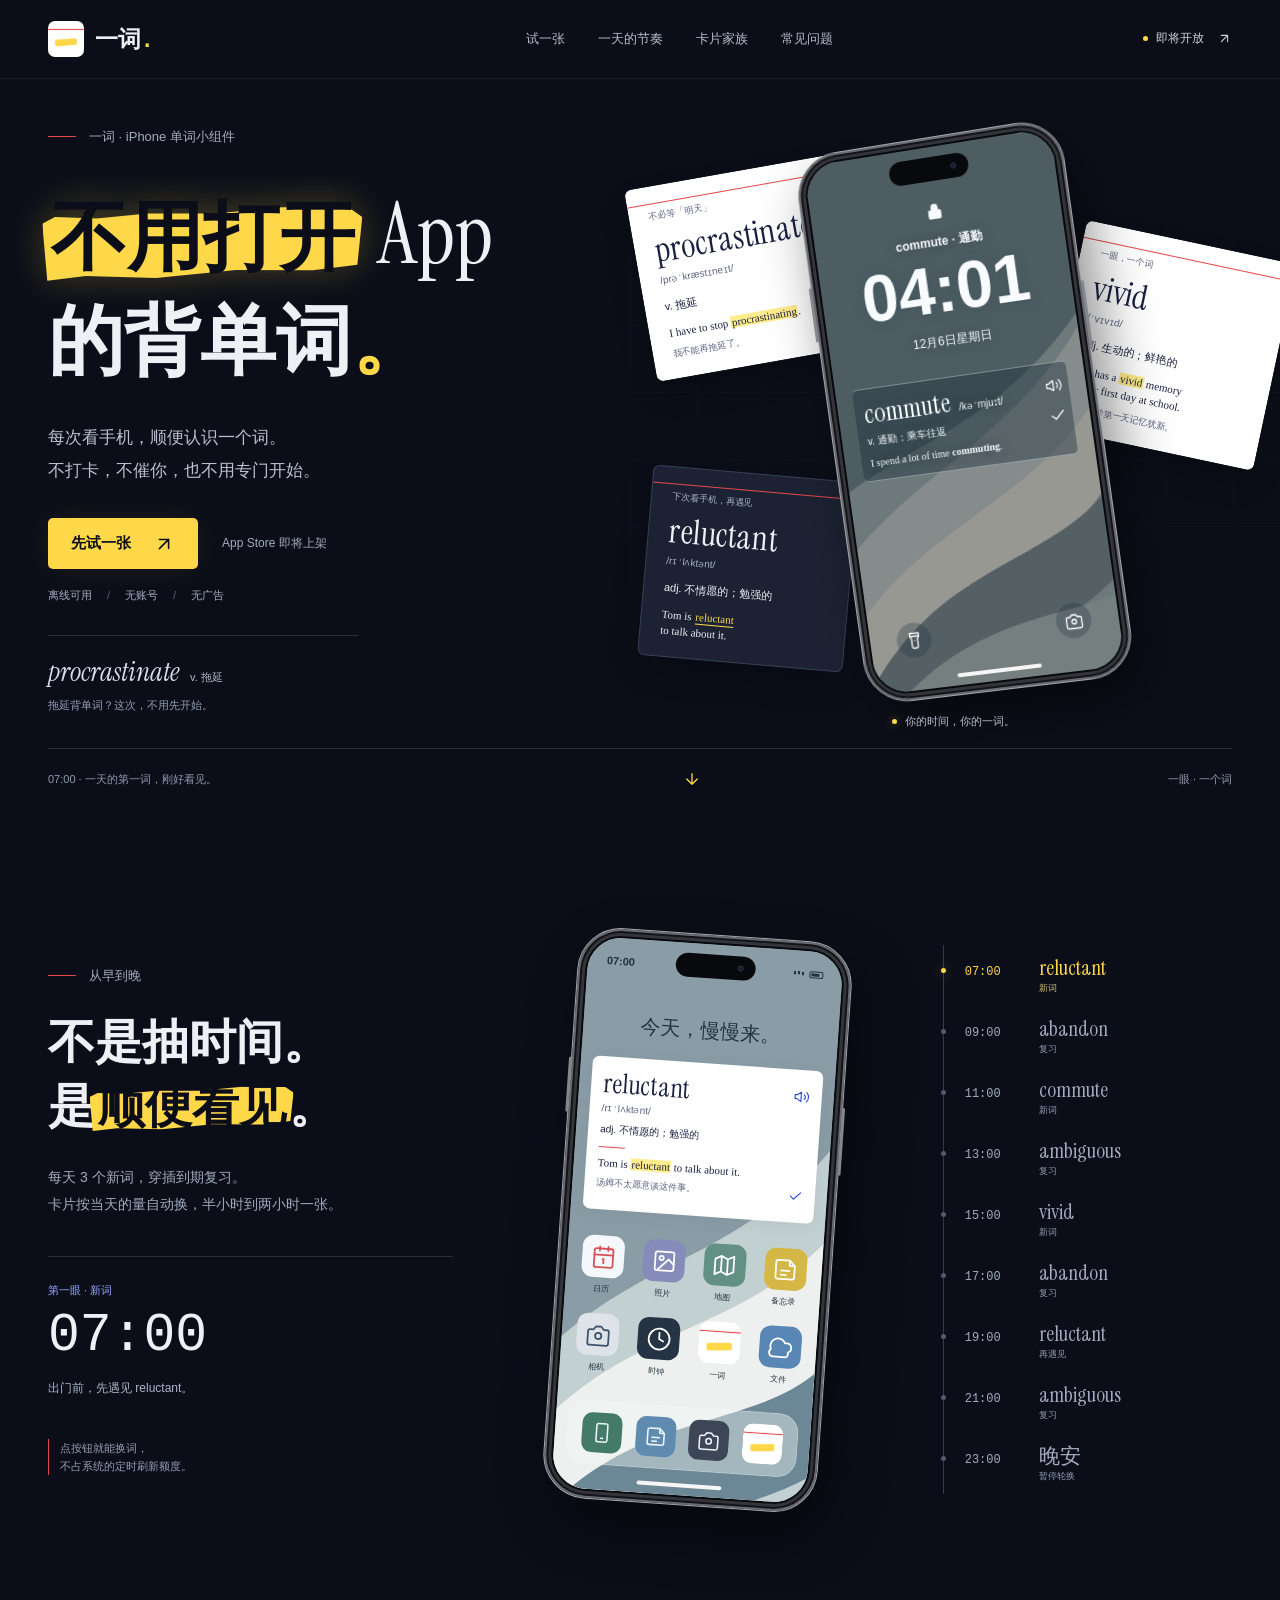
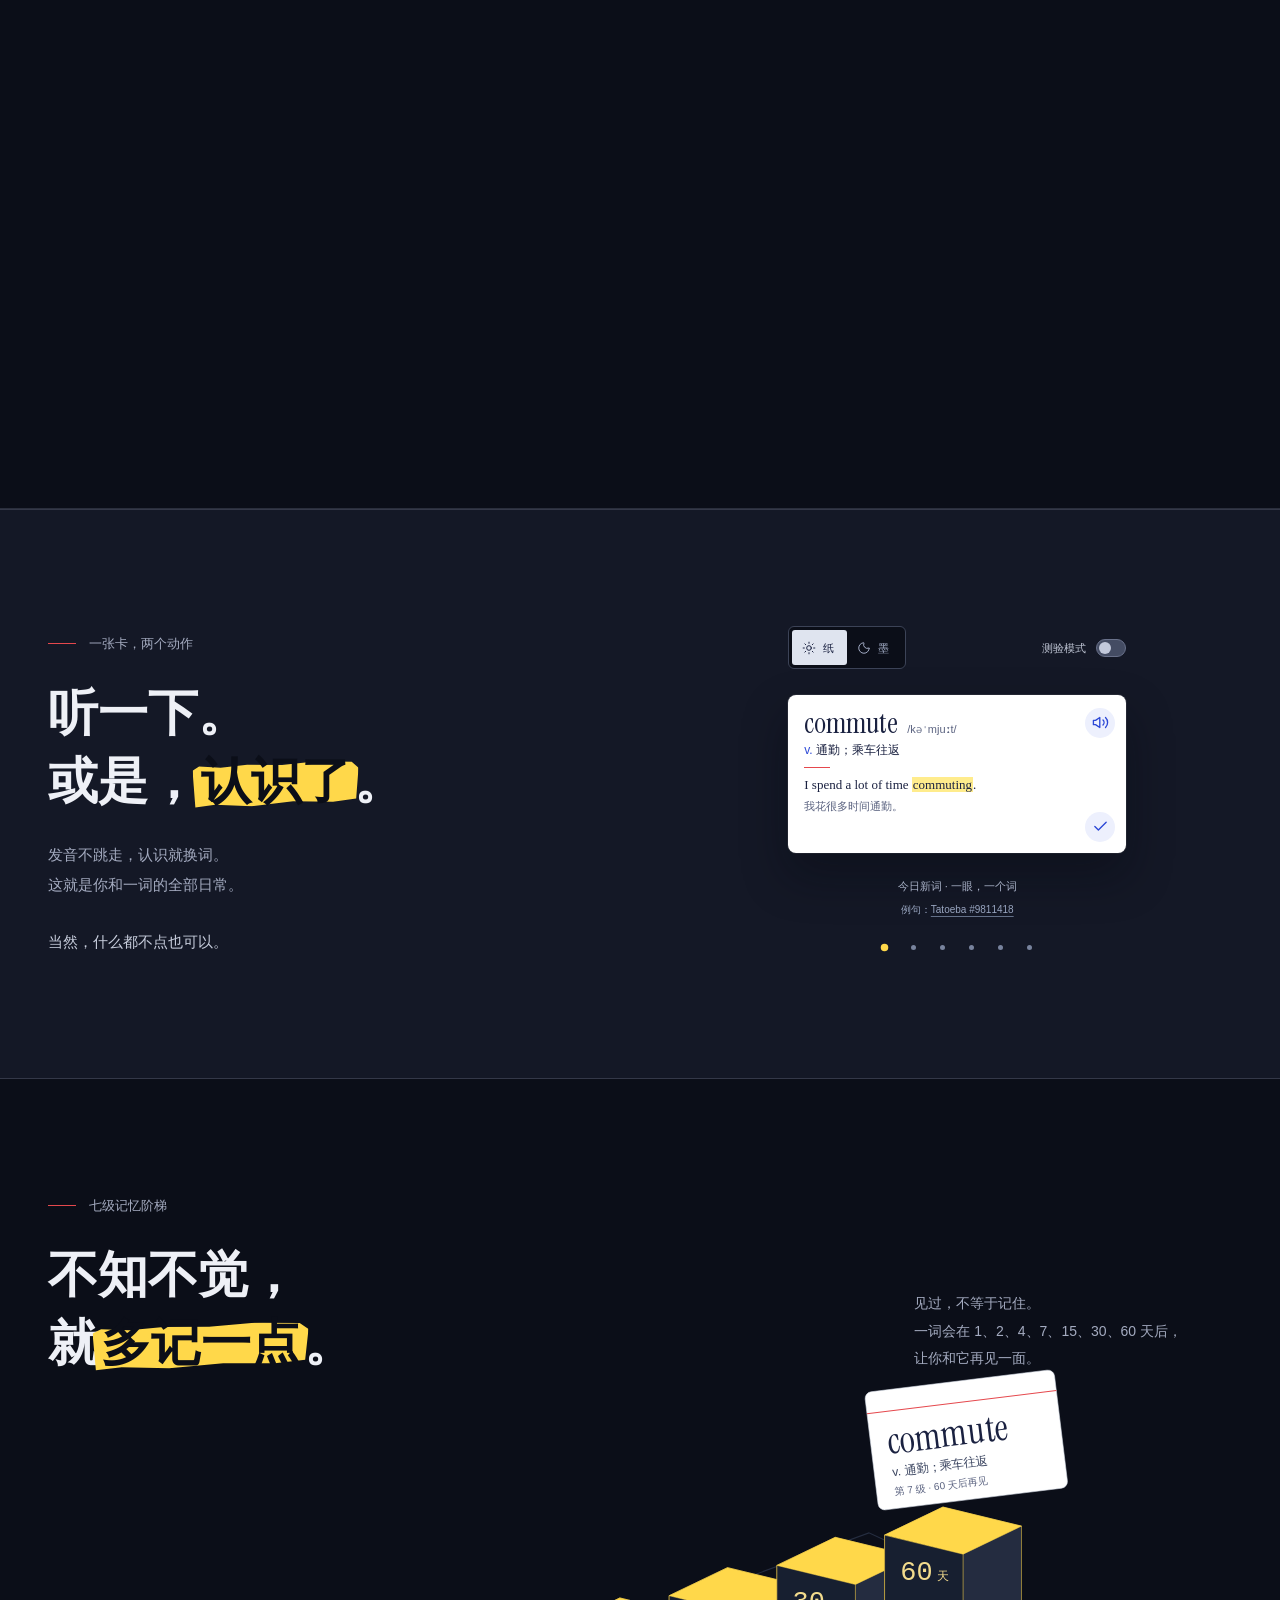
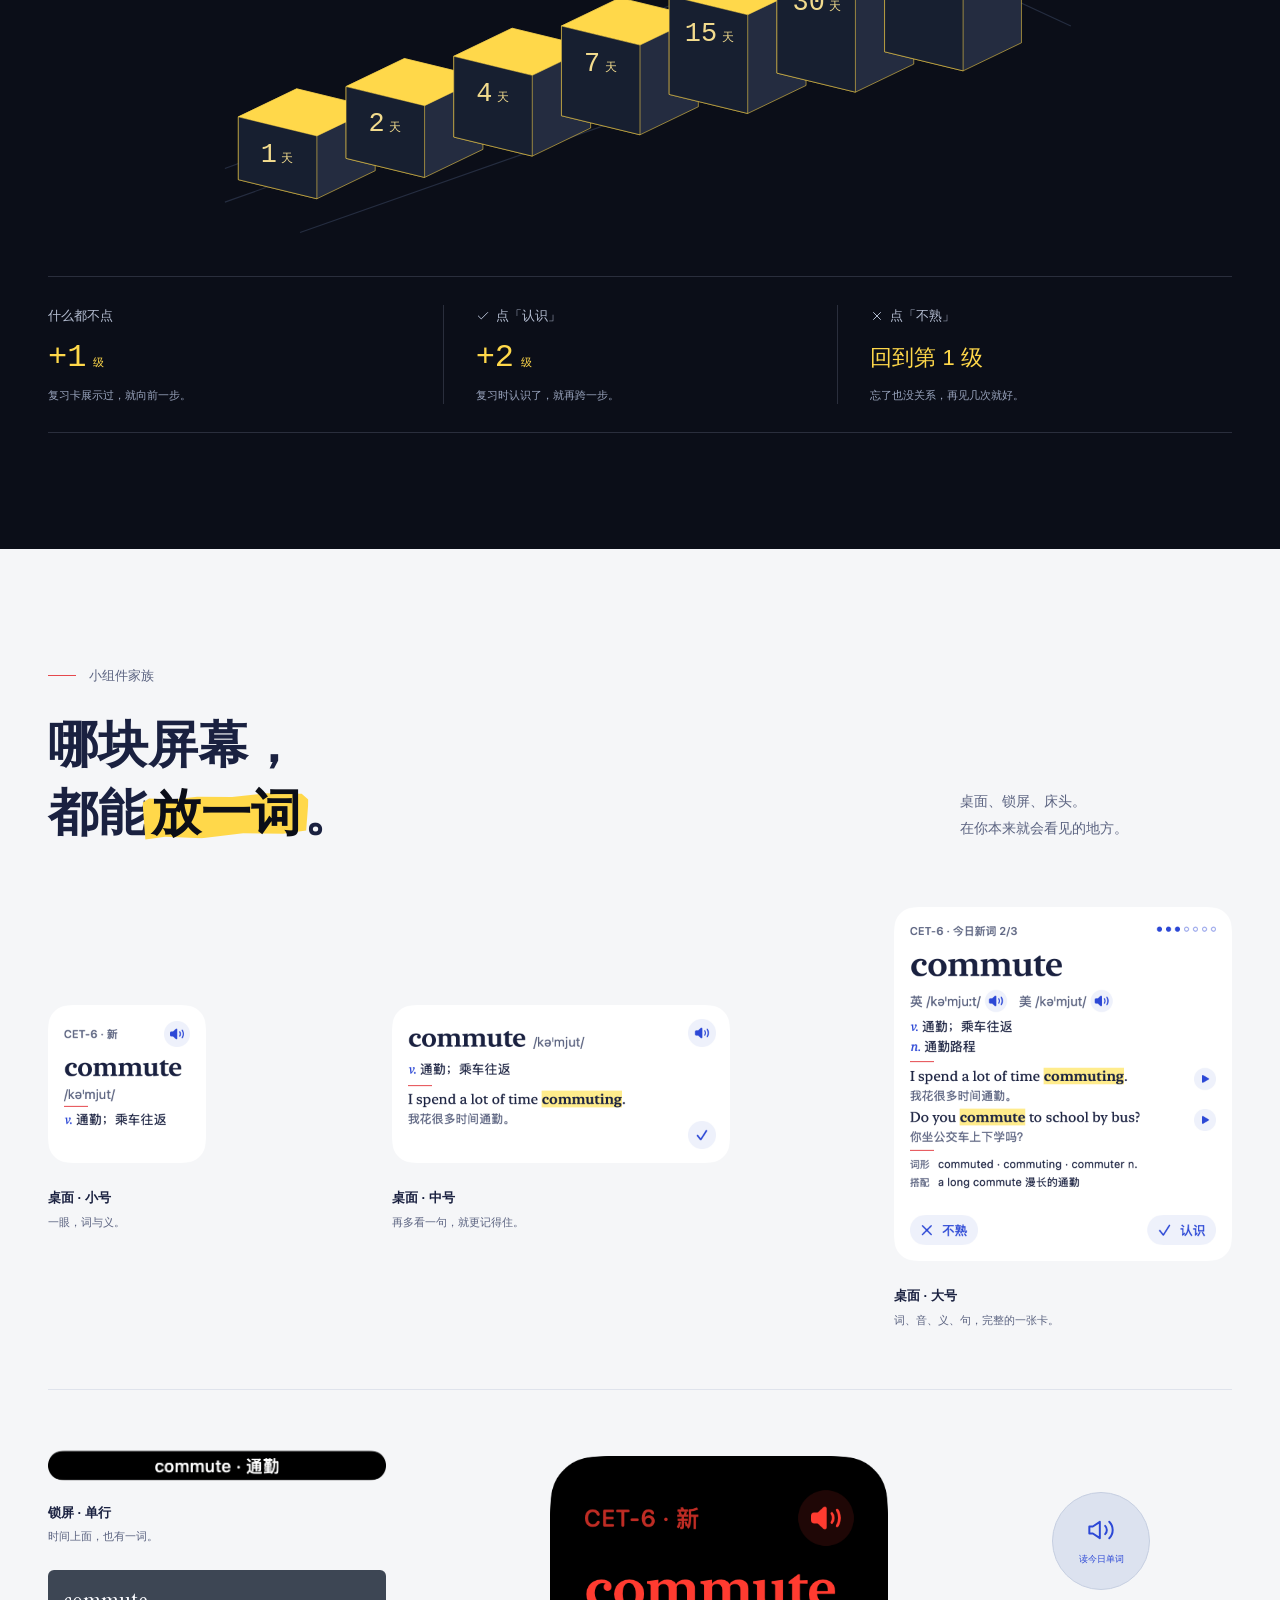
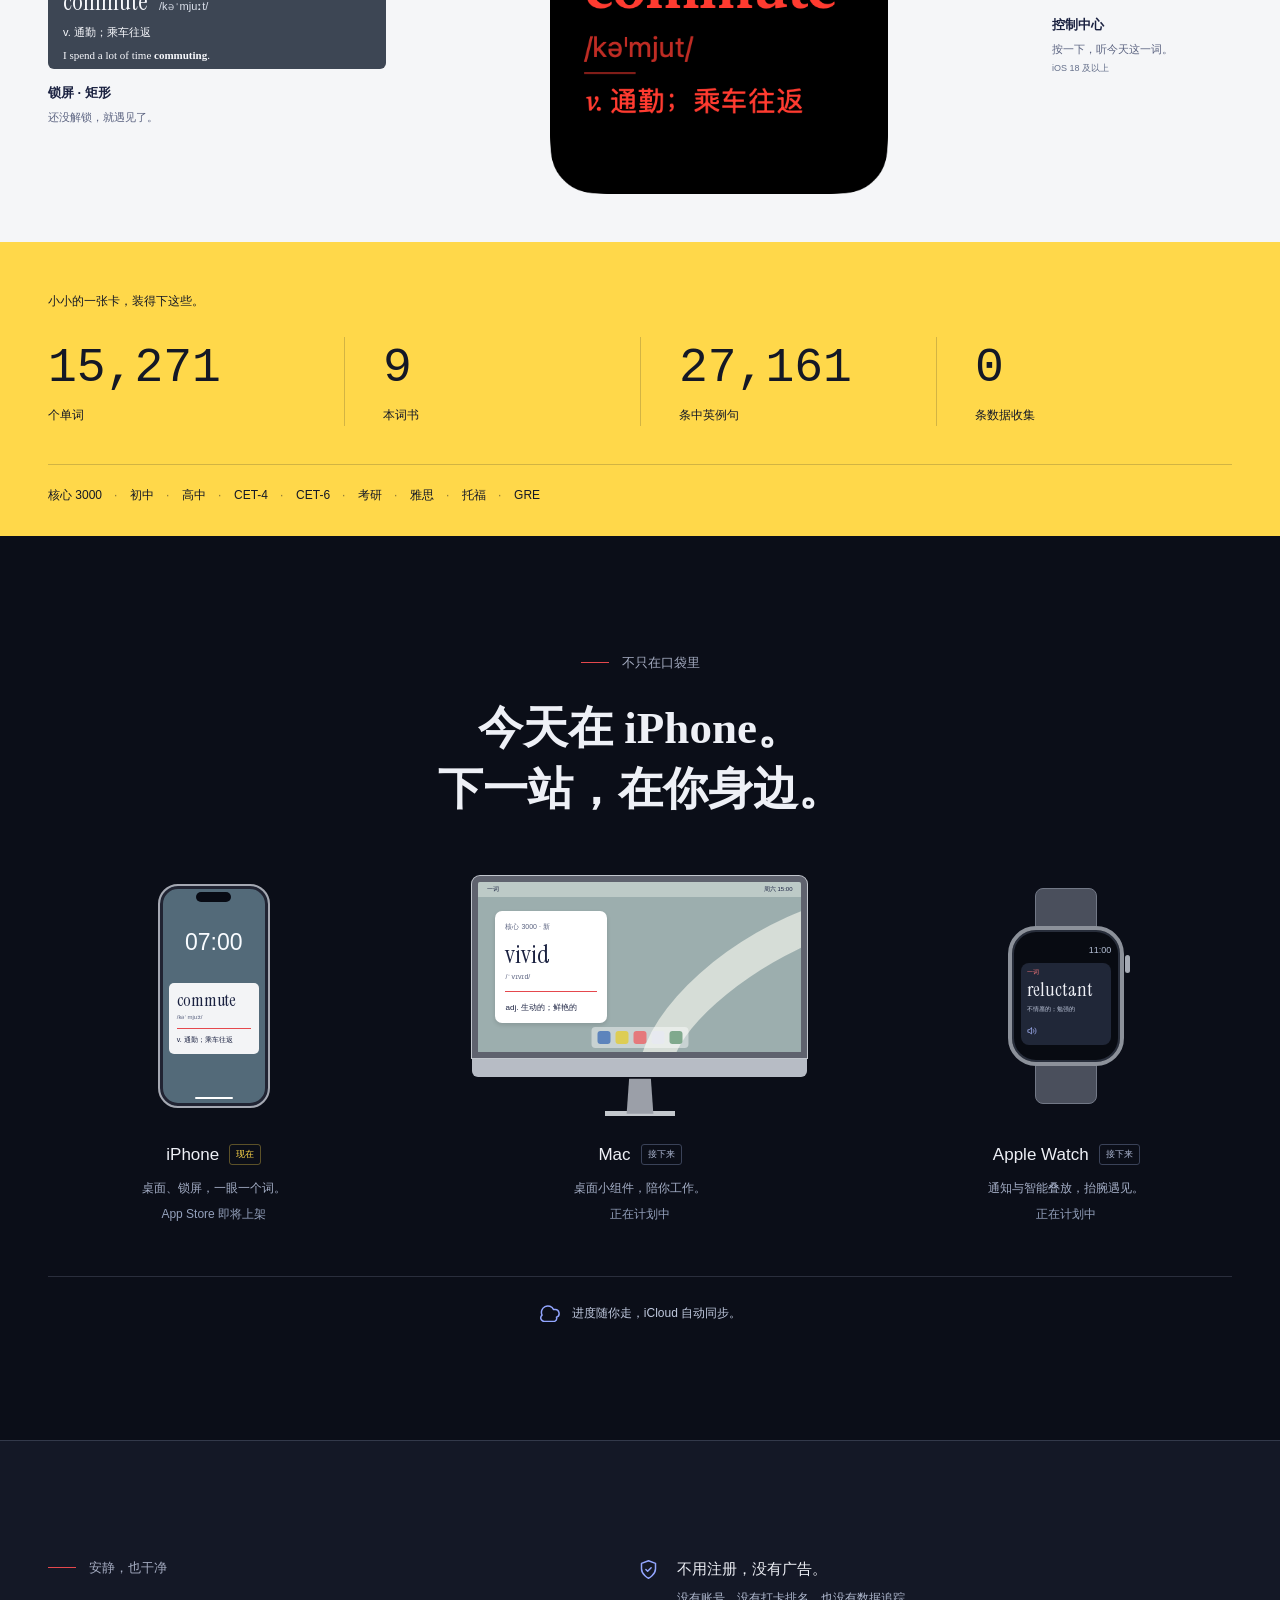
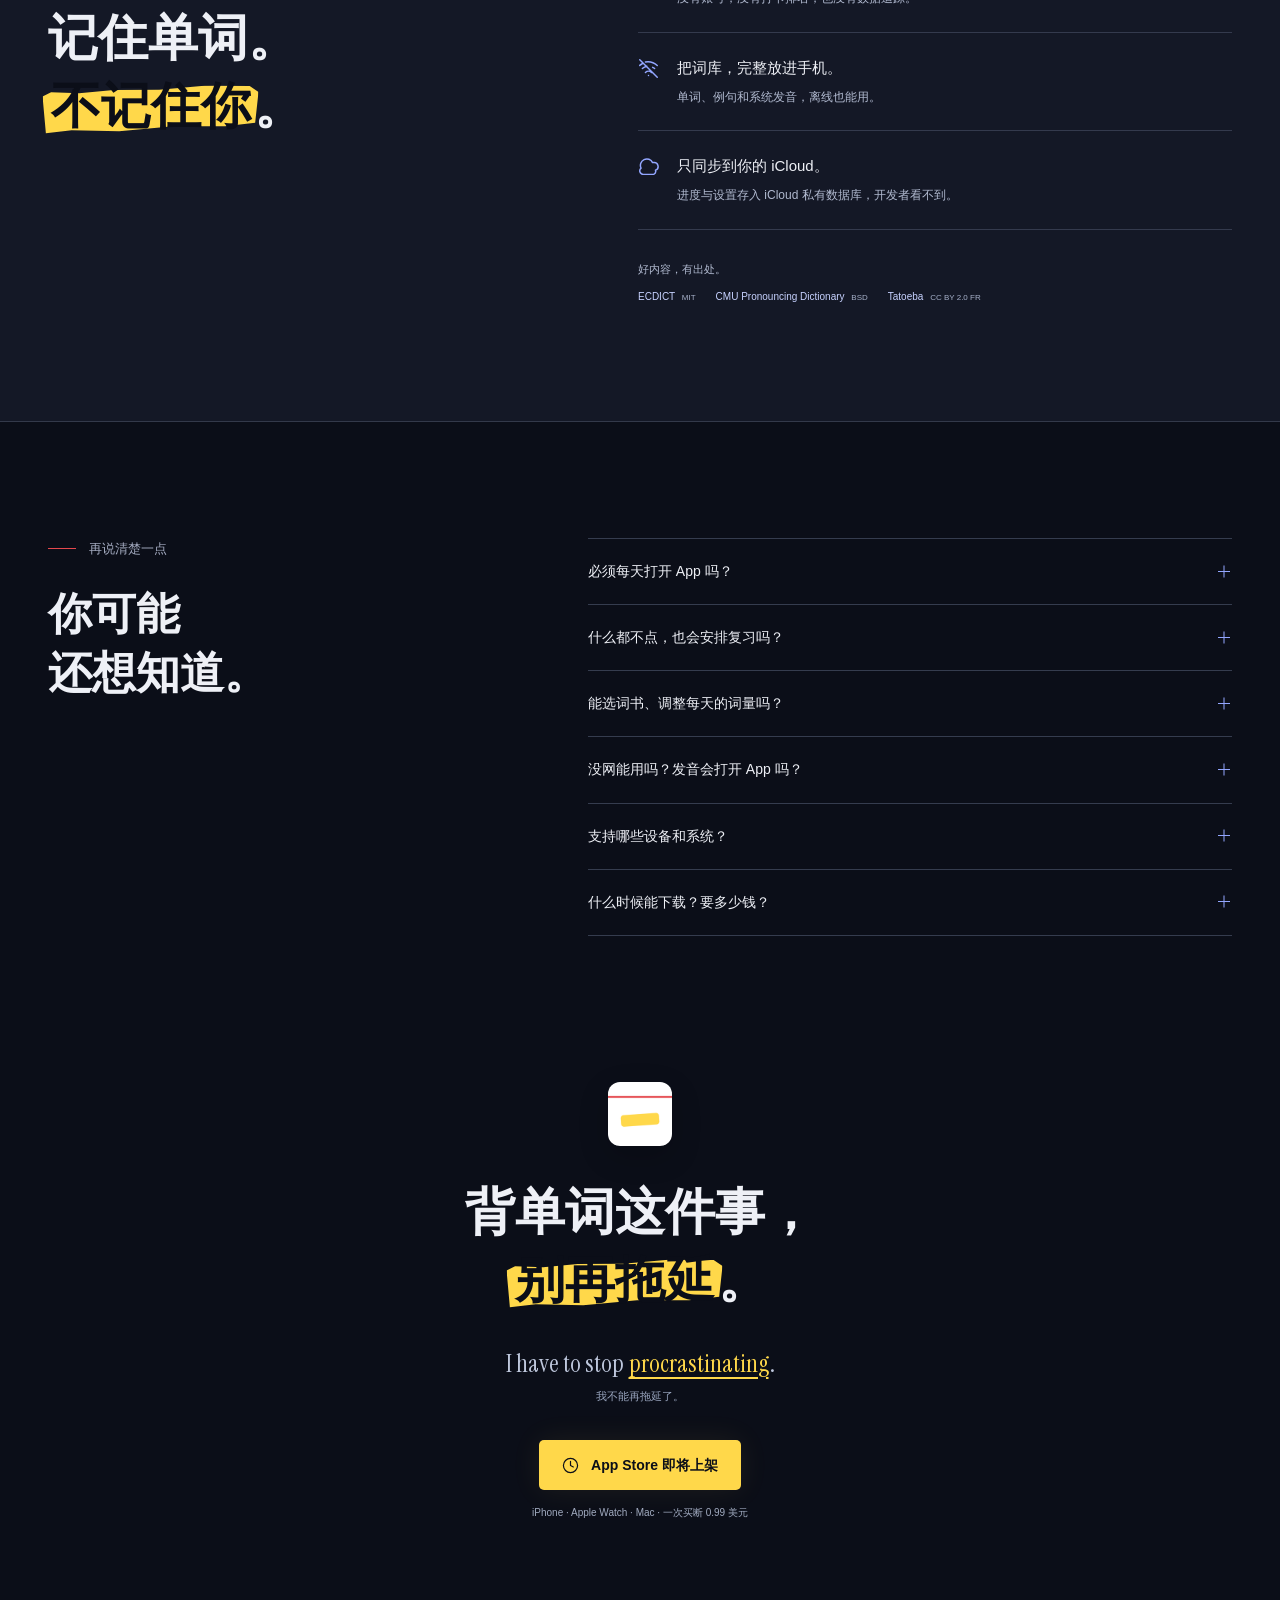
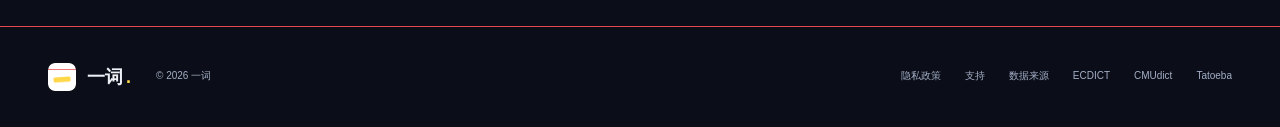
==== index.html @ 082e1b59 "Publish site from 5dbcb82" ====
<!doctype html>
<html lang="zh-CN">
<head>
  <meta charset="utf-8">
  <meta name="viewport" content="width=device-width, initial-scale=1">
  <meta name="theme-color" content="#0B0E18">
  <title>一词 · 不用打开 App 的背单词</title>
  <meta name="description" content="把一张单词卡放在 iPhone 桌面和锁屏。每次看手机，顺便认识一个词。15,271 个单词、9 本词书、27,161 条中英例句，离线可用，无账号、无广告、不收集数据。">
  <meta property="og:type" content="website">
  <meta property="og:locale" content="zh_CN">
  <meta property="og:site_name" content="一词">
  <meta property="og:title" content="一词 · 不用打开 App 的背单词">
  <meta property="og:description" content="每次看手机，顺便认识一个词。iPhone 桌面与锁屏单词卡，离线可用，不打卡，不催你。">
  <meta property="og:image" content="https://gxlself.github.io/yici/assets/og.png">
  <meta property="og:url" content="https://gxlself.github.io/yici/">
  <meta property="og:image:width" content="1200">
  <meta property="og:image:height" content="630">
  <meta property="og:image:alt" content="一词：不用打开 App 的背单词。白色单词卡与 iPhone 锁屏上的 commute。">
  <meta name="twitter:card" content="summary_large_image">
  <meta name="twitter:title" content="一词 · 不用打开 App 的背单词">
  <meta name="twitter:description" content="一眼，一个词。不打卡，不催你，也不用专门开始。">
  <meta name="twitter:image" content="https://gxlself.github.io/yici/assets/og.png">
  <link rel="icon" href="assets/favicon.png" type="image/png">
  <link rel="apple-touch-icon" href="assets/apple-touch-icon.png">
  <link rel="stylesheet" href="styles.css">
  <script type="module" src="main.js"></script>
</head>
<body>
  <a class="skip-link" href="#main">跳到正文</a>
  <!-- Button symbols use Lucide's ISC-licensed icon paths. -->
  <svg class="svg-defs" xmlns="http://www.w3.org/2000/svg" aria-hidden="true">
    <defs>
      <symbol id="i-arrow" viewBox="0 0 24 24"><path d="M7 17 17 7M7 7h10v10"></path></symbol>
      <symbol id="i-down" viewBox="0 0 24 24"><path d="M12 5v14m-7-7 7 7 7-7"></path></symbol>
      <symbol id="i-volume" viewBox="0 0 24 24"><path d="m11 5-6 4H2v6h3l6 4V5Zm4.54 3.46a5 5 0 0 1 0 7.07m3.54-10.61a10 10 0 0 1 0 14.14"></path></symbol>
      <symbol id="i-check" viewBox="0 0 24 24"><path d="m20 6-11 11-5-5"></path></symbol>
      <symbol id="i-x" viewBox="0 0 24 24"><path d="m18 6-12 12M6 6l12 12"></path></symbol>
      <symbol id="i-sun" viewBox="0 0 24 24"><circle cx="12" cy="12" r="4"></circle><path d="M12 2v2m0 16v2M2 12h2m16 0h2M4.93 4.93l1.42 1.42m11.3 11.3 1.42 1.42m0-14.14-1.42 1.42M6.35 17.65l-1.42 1.42"></path></symbol>
      <symbol id="i-moon" viewBox="0 0 24 24"><path d="M20.985 12.486a9 9 0 1 1-9.473-9.472c.405-.022.617.46.402.803a6.25 6.25 0 0 0 8.268 8.268c.344-.215.825-.004.803.401"></path></symbol>
      <symbol id="i-cloud" viewBox="0 0 24 24"><path d="M20 16.2A4.5 4.5 0 0 0 18 7.5h-1.3a7 7 0 1 0-13.2 6.4A4 4 0 0 0 6 21h12a4 4 0 0 0 2-4.8Z"></path></symbol>
      <symbol id="i-shield" viewBox="0 0 24 24"><path d="M12 22s8-4 8-11V5l-8-3-8 3v6c0 7 8 11 8 11Z"></path><path d="m9 12 2 2 4-4"></path></symbol>
      <symbol id="i-wifi-off" viewBox="0 0 24 24"><path d="m2 2 20 20M8.5 16.5a5 5 0 0 1 7 0M12 20h.01M5 12a10 10 0 0 1 5.17-2.69M16.7 10.7A10 10 0 0 1 19 12M2 8.5a16 16 0 0 1 2.82-1.91M8.5 4.5A16 16 0 0 1 22 8.5"></path></symbol>
      <symbol id="i-lock" viewBox="0 0 24 24"><rect x="4" y="11" width="16" height="11" rx="2"></rect><path d="M8 11V7a4 4 0 0 1 8 0v4"></path></symbol>
      <symbol id="i-camera" viewBox="0 0 24 24"><path d="M14.5 4h-5L7 7H4a2 2 0 0 0-2 2v11a2 2 0 0 0 2 2h16a2 2 0 0 0 2-2V9a2 2 0 0 0-2-2h-3l-2.5-3Z"></path><circle cx="12" cy="13" r="3"></circle></symbol>
      <symbol id="i-flashlight" viewBox="0 0 24 24"><path d="M18 6c0 2-2 2-2 4v10a2 2 0 0 1-2 2h-4a2 2 0 0 1-2-2V10c0-2-2-2-2-4V2h12v4ZM6 6h12M12 12h.01"></path></symbol>
      <symbol id="i-clock" viewBox="0 0 24 24"><circle cx="12" cy="12" r="10"></circle><path d="M12 6v6l4 2"></path></symbol>
      <symbol id="i-calendar" viewBox="0 0 24 24"><rect x="3" y="4" width="18" height="18" rx="2"></rect><path d="M16 2v4M8 2v4M3 10h18m-10 4h1v4"></path></symbol>
      <symbol id="i-image" viewBox="0 0 24 24"><rect x="3" y="3" width="18" height="18" rx="2"></rect><circle cx="9" cy="9" r="2"></circle><path d="m21 15-5-5L5 21"></path></symbol>
      <symbol id="i-map" viewBox="0 0 24 24"><path d="m3 6 6-3 6 3 6-3v15l-6 3-6-3-6 3V6Zm6-3v15m6-12v15"></path></symbol>
      <symbol id="i-note" viewBox="0 0 24 24"><path d="M16 3H5a2 2 0 0 0-2 2v14a2 2 0 0 0 2 2h14a2 2 0 0 0 2-2V8l-5-5Zm0 0v5h5M8 13h8m-8 4h5"></path></symbol>
      <symbol id="i-phone" viewBox="0 0 24 24"><rect x="6" y="2" width="12" height="20" rx="2"></rect><path d="M11 18h2"></path></symbol>
    </defs>
  </svg>

  <header class="site-header">
    <div class="wrap header-inner">
      <a class="brand" href="#top" aria-label="一词，回到顶部">
        <img src="assets/apple-touch-icon.png" width="36" height="36" alt="">
        <span>一词<span class="brand-dot">.</span></span>
      </a>
      <nav aria-label="主导航">
        <a href="#playground">试一张</a>
        <a href="#day">一天的节奏</a>
        <a href="#family">卡片家族</a>
        <a href="#faq">常见问题</a>
      </nav>
      <a class="header-status" href="#join"><span class="status-dot"></span>即将开放 <svg class="icon" aria-hidden="true"><use href="#i-arrow"></use></svg></a>
    </div>
  </header>

  <main id="main">
    <section class="hero" id="top" aria-labelledby="hero-title">
      <div class="wrap hero-inner">
        <div class="hero-copy">
          <p class="eyebrow"><span class="red-rule"></span>一词 · iPhone 单词小组件</p>
          <h1 id="hero-title"><span class="headline-line"><span class="marker marker-hero">不用打开</span> <span class="app-word">App</span></span><span class="headline-line">的背单词<span class="yellow-period">。</span></span></h1>
          <p class="hero-sub">每次看手机，顺便认识一个词。<br>不打卡，不催你，也不用专门开始。</p>
          <div class="hero-actions">
            <a class="button button-yellow" href="#playground">先试一张 <svg class="icon" aria-hidden="true"><use href="#i-arrow"></use></svg></a>
            <span class="coming-label">App Store 即将上架</span>
          </div>
          <div class="hero-promises"><span>离线可用</span><span>无账号</span><span>无广告</span></div>
          <div class="hero-wink"><span class="wink-word" lang="en">procrastinate</span><span>v. 拖延</span><p>拖延背单词？这次，不用先开始。</p></div>
        </div>

        <div class="hero-scene" aria-label="iPhone 实时锁屏与一词单词卡">
          <div class="scene-grid" aria-hidden="true"></div>
          <div class="float-card float-one" aria-hidden="true">
            <div class="float-drift index-card">
              <div class="float-label">不必等「明天」</div>
              <span class="float-word" lang="en">procrastinate</span>
              <span class="float-ipa">/prəˈkræstɪneɪt/</span>
              <span class="float-meaning">v. 拖延</span>
              <p lang="en">I have to stop <mark>procrastinating</mark>.</p>
              <span class="float-translation">我不能再拖延了。</span>
            </div>
          </div>
          <div class="float-card float-two" aria-hidden="true">
            <div class="float-drift index-card">
              <span class="float-label">一眼，一个词</span>
              <span class="float-word" lang="en">vivid</span>
              <span class="float-ipa">/ˈvɪvɪd/</span>
              <span class="float-meaning">adj. 生动的；鲜艳的</span>
              <p lang="en">She has a <mark>vivid</mark> memory<br>of her first day at school.</p>
              <span class="float-translation">她对上学第一天记忆犹新。</span>
            </div>
          </div>
          <div class="float-card float-three" aria-hidden="true">
            <div class="float-drift index-card index-card-ink">
              <span class="float-label">下次看手机，再遇见</span>
              <span class="float-word" lang="en">reluctant</span>
              <span class="float-ipa">/rɪˈlʌktənt/</span>
              <span class="float-meaning">adj. 不情愿的；勉强的</span>
              <p lang="en">Tom is <mark>reluctant</mark><br>to talk about it.</p>
            </div>
          </div>

          <div class="phone hero-phone">
            <div class="phone-button phone-button-left"></div><div class="phone-button phone-button-right"></div>
            <div class="phone-screen">
              <svg class="wallpaper" viewBox="0 0 280 590" preserveAspectRatio="xMidYMid slice" aria-hidden="true">
                <rect width="280" height="590" fill="#7A939B"></rect>
                <path d="M-150 540C-20 235 211 432 392 17L410 590H-150Z" fill="#ADC0C1"></path>
                <path d="M-120 602C19 289 235 404 362 60L374 180C253 475 76 385-5 660Z" fill="#D5DFDC"></path>
                <path d="M-90 650C26 357 242 453 337 204L355 271C264 511 118 424 25 674Z" fill="#F1F1E9"></path>
                <path d="M-58 690C48 413 240 500 312 358L325 447C223 573 158 498 93 701Z" fill="#85999E"></path>
                <path d="M-54 704C71 484 242 546 308 498L300 590H-54Z" fill="#B9CACB"></path>
              </svg>
              <div class="dynamic-island" aria-hidden="true"></div>
              <div class="lock-screen">
                <svg class="icon lock-symbol" aria-hidden="true"><use href="#i-lock"></use></svg>
                <p class="lock-inline" lang="en">commute <span lang="zh-CN">· 通勤</span></p>
                <time class="lock-clock live-time">07:00</time>
                <p class="lock-date live-date">10月3日 星期六</p>
                <div class="lock-widget">
                  <div class="lock-widget-head"><strong lang="en">commute</strong><span>/kəˈmjuːt/</span></div>
                  <p>v. 通勤；乘车往返</p>
                  <p class="lock-example" lang="en">I spend a lot of time <b>commuting</b>.</p>
                  <div class="lock-widget-actions" aria-hidden="true"><svg class="icon"><use href="#i-volume"></use></svg><svg class="icon"><use href="#i-check"></use></svg></div>
                </div>
              </div>
              <div class="lock-bottom" aria-hidden="true"><span><svg class="icon"><use href="#i-flashlight"></use></svg></span><span><svg class="icon"><use href="#i-camera"></use></svg></span></div>
              <div class="home-indicator" aria-hidden="true"></div>
            </div>
          </div>
          <div class="scene-caption"><span class="live-dot"></span>你的时间，你的一词。</div>
        </div>
      </div>
      <div class="wrap hero-bottom"><span><time>07:00</time> · 一天的第一词，刚好看见。</span><a href="#day" aria-label="看看一天的节奏"><svg class="icon" aria-hidden="true"><use href="#i-down"></use></svg></a><span class="hero-bottom-right">一眼 · 一个词</span></div>
    </section>

    <section class="day-story" id="day" aria-labelledby="day-title">
      <div class="story-pin">
        <div class="wrap story-layout">
          <div class="story-copy">
            <p class="eyebrow"><span class="red-rule"></span>从早到晚</p>
            <h2 id="day-title">不是抽时间。<br>是<span class="marker">顺便看见</span>。</h2>
            <p class="section-copy">每天 3 个新词，穿插到期复习。<br>卡片按当天的量自动换，半小时到两小时一张。</p>
            <div class="story-moment">
              <span class="moment-label" id="moment-label">第一眼 · 新词</span>
              <time class="moment-time" id="moment-time">07:00</time>
              <p id="moment-copy">出门前，先遇见 reluctant。</p>
            </div>
            <p class="refresh-note">点按钮就能换词，<br>不占系统的定时刷新额度。</p>
          </div>
          <div class="story-device">
            <div class="phone day-phone" id="day-phone">
              <div class="phone-button phone-button-left"></div><div class="phone-button phone-button-right"></div>
              <div class="phone-screen home-screen">
                <svg class="wallpaper" viewBox="0 0 280 590" preserveAspectRatio="xMidYMid slice" aria-hidden="true">
                  <rect width="280" height="590" fill="#8A9DA6"></rect>
                  <path d="M-120 660C2 249 229 438 364 35L388 590Z" fill="#C3D0D2"></path>
                  <path d="M-110 700C22 341 227 481 349 192L368 334C264 567 114 472 21 729Z" fill="#EDF0EE"></path>
                  <path d="M-63 708C74 451 247 552 319 389L320 520C247 618 147 560 109 743Z" fill="#6C8796"></path>
                </svg>
                <div class="dynamic-island" aria-hidden="true"></div>
                <div class="home-top"><time id="phone-slot-time">07:00</time><span class="home-signal" aria-hidden="true">▮▮▮ <span class="battery"></span></span></div>
                <div class="home-content">
                  <p class="home-date">今天，慢慢来。</p>
                  <div class="day-widget index-card" id="day-widget">
                    <div class="day-word-row"><strong id="day-word" lang="en">reluctant</strong><svg class="icon" aria-hidden="true"><use href="#i-volume"></use></svg></div>
                    <span class="day-ipa" id="day-ipa">/rɪˈlʌktənt/</span>
                    <p class="day-meaning" id="day-meaning">adj. 不情愿的；勉强的</p>
                    <span class="widget-rule"></span>
                    <p class="day-example" id="day-example" lang="en">Tom is <mark>reluctant</mark> to talk about it.</p>
                    <div class="day-translation-row"><span id="day-translation">汤姆不太愿意谈这件事。</span><svg class="icon" aria-hidden="true"><use href="#i-check"></use></svg></div>
                  </div>
                  <div class="home-app-grid" aria-hidden="true">
                    <span><i class="app-calendar"><svg class="icon"><use href="#i-calendar"></use></svg></i>日历</span>
                    <span><i class="app-photo"><svg class="icon"><use href="#i-image"></use></svg></i>照片</span>
                    <span><i class="app-map"><svg class="icon"><use href="#i-map"></use></svg></i>地图</span>
                    <span><i class="app-note"><svg class="icon"><use href="#i-note"></use></svg></i>备忘录</span>
                    <span><i class="app-camera"><svg class="icon"><use href="#i-camera"></use></svg></i>相机</span>
                    <span><i class="app-clock"><svg class="icon"><use href="#i-clock"></use></svg></i>时钟</span>
                    <span><i class="app-yici"><img src="assets/apple-touch-icon.png" width="42" height="42" alt=""></i>一词</span>
                    <span><i class="app-cloud"><svg class="icon"><use href="#i-cloud"></use></svg></i>文件</span>
                  </div>
                </div>
                <div class="home-dock" aria-hidden="true"><i><svg class="icon"><use href="#i-phone"></use></svg></i><i><svg class="icon"><use href="#i-note"></use></svg></i><i><svg class="icon"><use href="#i-camera"></use></svg></i><i class="dock-yici"><img src="assets/apple-touch-icon.png" width="40" height="40" alt=""></i></div>
                <div class="home-indicator" aria-hidden="true"></div>
              </div>
            </div>
          </div>
          <nav class="time-rail" aria-label="一天的单词轮换">
            <ol>
              <li><button type="button" data-slot="0" aria-current="step"><time>07:00</time><span>reluctant <small>新词</small></span></button></li>
              <li><button type="button" data-slot="1"><time>09:00</time><span>abandon <small>复习</small></span></button></li>
              <li><button type="button" data-slot="2"><time>11:00</time><span>commute <small>新词</small></span></button></li>
              <li><button type="button" data-slot="3"><time>13:00</time><span>ambiguous <small>复习</small></span></button></li>
              <li><button type="button" data-slot="4"><time>15:00</time><span>vivid <small>新词</small></span></button></li>
              <li><button type="button" data-slot="5"><time>17:00</time><span>abandon <small>复习</small></span></button></li>
              <li><button type="button" data-slot="6"><time>19:00</time><span>reluctant <small>再遇见</small></span></button></li>
              <li><button type="button" data-slot="7"><time>21:00</time><span>ambiguous <small>复习</small></span></button></li>
              <li><button type="button" data-slot="8"><time>23:00</time><span>晚安 <small>暂停轮换</small></span></button></li>
            </ol>
          </nav>
        </div>
      </div>
    </section>

    <section class="playground section" id="playground" aria-labelledby="play-title">
      <div class="wrap playground-layout">
        <div class="play-copy">
          <p class="eyebrow"><span class="red-rule"></span>一张卡，两个动作</p>
          <h2 id="play-title">听一下。<br>或是，<span class="marker">认识了</span>。</h2>
          <p class="section-copy">发音不跳走，认识就换词。<br>这就是你和一词的全部日常。</p>
          <p class="play-aside">当然，什么都不点也可以。</p>
        </div>
        <div class="play-stage">
          <div class="demo-controls">
            <div class="theme-control" role="group" aria-label="卡片主题">
              <button type="button" class="theme-button" data-theme="paper" aria-pressed="true" title="纸主题"><svg class="icon" aria-hidden="true"><use href="#i-sun"></use></svg><span>纸</span></button>
              <button type="button" class="theme-button" data-theme="ink" aria-pressed="false" title="墨主题"><svg class="icon" aria-hidden="true"><use href="#i-moon"></use></svg><span>墨</span></button>
            </div>
            <label class="quiz-control"><span>测验模式</span><input id="quiz-mode" type="checkbox"><span class="switch-track" aria-hidden="true"></span></label>
          </div>
          <div class="widget-perspective">
            <article class="widget-medium interactive-widget" id="demo-widget" data-theme="paper" aria-label="可操作的一词中号小组件">
              <div class="widget-content" id="demo-content">
                <div class="widget-word-row"><h3 id="demo-word" lang="en">commute</h3><span class="widget-ipa" id="demo-ipa" aria-hidden="true">/kəˈmjuːt/</span></div>
                <p class="widget-meaning" id="demo-meaning"><span>v.</span> 通勤；乘车往返</p>
                <span class="widget-rule"></span>
                <p class="widget-example" id="demo-example" lang="en">I spend a lot of time <mark>commuting</mark>.</p>
                <p class="widget-translation" id="demo-translation">我花很多时间通勤。</p>
              </div>
              <button type="button" class="widget-button speak-button" id="speak-word" aria-label="朗读单词 commute" aria-pressed="false" title="朗读单词"><svg class="icon" aria-hidden="true"><use href="#i-volume"></use></svg></button>
              <button type="button" class="widget-button known-button" id="know-word" aria-label="认识 commute，换下一个词" title="认识，换下一个词"><svg class="icon" aria-hidden="true"><use href="#i-check"></use></svg></button>
              <button type="button" class="quiz-reveal" id="reveal-word" hidden>显示释义</button>
            </article>
          </div>
          <p class="demo-status" id="demo-status" role="status" aria-live="polite">今日新词 · 一眼，一个词</p>
          <p class="demo-source" id="demo-source">例句：<a href="https://tatoeba.org/zh-cn/sentences/show/9811418" target="_blank" rel="noopener noreferrer">Tatoeba #9811418</a></p>
          <div class="play-pagination" id="demo-pagination" role="group" aria-label="选择示例单词">
            <button type="button" data-word="0" aria-label="commute" aria-pressed="true"></button>
            <button type="button" data-word="1" aria-label="reluctant" aria-pressed="false"></button>
            <button type="button" data-word="2" aria-label="vivid" aria-pressed="false"></button>
            <button type="button" data-word="3" aria-label="abandon" aria-pressed="false"></button>
            <button type="button" data-word="4" aria-label="ambiguous" aria-pressed="false"></button>
            <button type="button" data-word="5" aria-label="procrastinate" aria-pressed="false"></button>
          </div>
        </div>
      </div>
    </section>

    <section class="memory section" id="memory" aria-labelledby="memory-title">
      <div class="wrap">
        <div class="memory-heading">
          <div><p class="eyebrow"><span class="red-rule"></span>七级记忆阶梯</p><h2 id="memory-title">不知不觉，<br>就<span class="marker">多记一点</span>。</h2></div>
          <p class="section-copy">见过，不等于记住。<br>一词会在 1、2、4、7、15、30、60 天后，<br>让你和它再见一面。</p>
        </div>
        <div class="ladder-scene">
          <svg class="ladder-svg" viewBox="0 0 820 420" role="img" aria-label="七级复习阶梯，间隔为 1、2、4、7、15、30、60 天">
            <path class="ladder-ground" d="m40 340 574-210 180 83M40 370l594-211M107 397l595-209"></path>
            <g class="ladder-step" data-step="0" transform="translate(52 294)"><path class="step-side" d="m0 0 52-25 70 17v56l-52 25-70-17Z"></path><path class="step-top" d="m0 0 52-25 70 17-52 25Z"></path><path class="step-front" d="m0 0 70 17v56L0 56Z"></path><text x="20" y="40">1<tspan class="step-unit" dx="4">天</tspan></text></g>
            <g class="ladder-step" data-step="1" transform="translate(148 267)"><path class="step-side" d="m0 0 52-25 70 17v64l-52 25-70-17Z"></path><path class="step-top" d="m0 0 52-25 70 17-52 25Z"></path><path class="step-front" d="m0 0 70 17v64L0 64Z"></path><text x="20" y="40">2<tspan class="step-unit" dx="4">天</tspan></text></g>
            <g class="ladder-step" data-step="2" transform="translate(244 240)"><path class="step-side" d="m0 0 52-25 70 17v72l-52 25-70-17Z"></path><path class="step-top" d="m0 0 52-25 70 17-52 25Z"></path><path class="step-front" d="m0 0 70 17v72L0 72Z"></path><text x="20" y="40">4<tspan class="step-unit" dx="4">天</tspan></text></g>
            <g class="ladder-step" data-step="3" transform="translate(340 213)"><path class="step-side" d="m0 0 52-25 70 17v80l-52 25-70-17Z"></path><path class="step-top" d="m0 0 52-25 70 17-52 25Z"></path><path class="step-front" d="m0 0 70 17v80L0 80Z"></path><text x="20" y="40">7<tspan class="step-unit" dx="4">天</tspan></text></g>
            <g class="ladder-step" data-step="4" transform="translate(436 186)"><path class="step-side" d="m0 0 52-25 70 17v88l-52 25-70-17Z"></path><path class="step-top" d="m0 0 52-25 70 17-52 25Z"></path><path class="step-front" d="m0 0 70 17v88L0 88Z"></path><text x="14" y="40">15<tspan class="step-unit" dx="4">天</tspan></text></g>
            <g class="ladder-step" data-step="5" transform="translate(532 159)"><path class="step-side" d="m0 0 52-25 70 17v96l-52 25-70-17Z"></path><path class="step-top" d="m0 0 52-25 70 17-52 25Z"></path><path class="step-front" d="m0 0 70 17v96L0 96Z"></path><text x="14" y="40">30<tspan class="step-unit" dx="4">天</tspan></text></g>
            <g class="ladder-step" data-step="6" transform="translate(628 132)"><path class="step-side" d="m0 0 52-25 70 17v104l-52 25-70-17Z"></path><path class="step-top" d="m0 0 52-25 70 17-52 25Z"></path><path class="step-front" d="m0 0 70 17v104L0 104Z"></path><text x="14" y="40">60<tspan class="step-unit" dx="4">天</tspan></text></g>
            <g class="climbing-card" id="climbing-card" transform="translate(34 167) rotate(-7)">
              <rect class="ladder-card-paper" width="170" height="106" rx="6"></rect><path class="ladder-card-rule" d="M0 19h170"></path>
              <text class="ladder-card-word" x="15" y="57" lang="en">commute</text><text class="ladder-card-meaning" x="16" y="77">v. 通勤；乘车往返</text>
              <text class="ladder-card-level" id="ladder-card-level" x="16" y="94">第 1 级 · 明天再见</text>
            </g>
          </svg>
        </div>
        <div class="memory-rules">
          <div><span class="rule-action">什么都不点</span><strong>+1<span>级</span></strong><p>复习卡展示过，就向前一步。</p></div>
          <div><span class="rule-action"><svg class="icon" aria-hidden="true"><use href="#i-check"></use></svg>点「认识」</span><strong>+2<span>级</span></strong><p>复习时认识了，就再跨一步。</p></div>
          <div><span class="rule-action"><svg class="icon" aria-hidden="true"><use href="#i-x"></use></svg>点「不熟」</span><strong class="rule-reset">回到第 1 级</strong><p>忘了也没关系，再见几次就好。</p></div>
        </div>
      </div>
    </section>

    <section class="family section paper-section" id="family" aria-labelledby="family-title">
      <div class="wrap">
        <div class="family-heading"><div><p class="eyebrow"><span class="red-rule"></span>小组件家族</p><h2 id="family-title">哪块屏幕，<br>都能<span class="marker">放一词</span>。</h2></div><p class="section-copy">桌面、锁屏、床头。<br>在你本来就会看见的地方。</p></div>
        <div class="family-primary">
          <article class="family-item family-small">
            <div class="render-slot" data-render="small">
              <div class="small-widget index-card">
                <div class="small-top"><span>核心 3000 · 新</span><svg class="icon" aria-hidden="true"><use href="#i-volume"></use></svg></div>
                <strong lang="en">vivid</strong><span class="small-ipa">/ˈvɪvɪd/</span><span class="widget-rule"></span><p><span>adj.</span> 生动的；<br>鲜艳的</p>
              </div>
            </div>
            <h3>桌面 · 小号</h3><p>一眼，词与义。</p>
          </article>
          <article class="family-item family-medium">
            <div class="render-slot" data-render="medium">
              <div class="widget-medium">
                <div class="widget-word-row"><strong class="mock-headword" lang="en">reluctant</strong><span class="widget-ipa">/rɪˈlʌktənt/</span></div>
                <p class="widget-meaning"><span>adj.</span> 不情愿的；勉强的</p><span class="widget-rule"></span>
                <p class="widget-example" lang="en">Tom is <mark>reluctant</mark> to talk about it.</p><p class="widget-translation">汤姆不太愿意谈这件事。</p>
                <span class="mock-widget-button mock-speak" aria-hidden="true"><svg class="icon"><use href="#i-volume"></use></svg></span><span class="mock-widget-button mock-known" aria-hidden="true"><svg class="icon"><use href="#i-check"></use></svg></span>
              </div>
            </div>
            <h3>桌面 · 中号</h3><p>再多看一句，就更记得住。</p>
          </article>
          <article class="family-item family-large">
            <div class="render-slot" data-render="large">
              <div class="large-widget index-card">
                <div class="large-label"><span>核心 3000 · 今日新词</span><span>1 / 3</span></div>
                <strong class="large-word" lang="en">commute</strong>
                <div class="large-ipa"><span>美 /kəˈmjuːt/</span><svg class="icon" aria-hidden="true"><use href="#i-volume"></use></svg></div>
                <p class="large-meaning"><span>v.</span> 通勤；乘车往返</p><span class="widget-rule"></span>
                <p class="large-example" lang="en">I spend a lot of time <mark>commuting</mark>.</p><p class="large-translation">我花很多时间通勤。</p>
                <p class="large-source">Tatoeba #9811418</p>
                <div class="large-review"><span>下次复习 · 明天</span><span class="review-dots"><i></i><i></i><i></i><i></i><i></i><i></i><i></i></span></div>
                <div class="large-actions"><span><svg class="icon" aria-hidden="true"><use href="#i-x"></use></svg>不熟</span><span><svg class="icon" aria-hidden="true"><use href="#i-check"></use></svg>认识</span></div>
              </div>
            </div>
            <h3>桌面 · 大号</h3><p>词、音、义、句，完整的一张卡。</p>
          </article>
        </div>
        <div class="family-secondary">
          <div class="lock-family-group">
            <article class="family-item">
              <div class="render-slot" data-render="lockInline"><div class="inline-widget"><svg class="icon" aria-hidden="true"><use href="#i-note"></use></svg><span lang="en">commute <span lang="zh-CN">· 通勤</span></span></div></div>
              <h3>锁屏 · 单行</h3><p>时间上面，也有一词。</p>
            </article>
            <article class="family-item">
              <div class="render-slot" data-render="lockRectangular">
                <div class="rectangular-widget"><div><strong lang="en">commute</strong><span>/kəˈmjuːt/</span></div><p>v. 通勤；乘车往返</p><p lang="en">I spend a lot of time <b>commuting</b>.</p></div>
              </div>
              <h3>锁屏 · 矩形</h3><p>还没解锁，就遇见了。</p>
            </article>
          </div>
          <article class="family-item family-standby">
            <div class="render-slot" data-render="standby"><div class="standby-widget"><div class="standby-clock"><span>23</span><span>00</span></div><div class="standby-word"><small>一词</small><strong lang="en">vivid</strong><span>/ˈvɪvɪd/</span><p>生动的；鲜艳的</p></div></div></div>
            <h3>StandBy · 夜间</h3><p>夜里，安静地亮着。</p>
          </article>
          <article class="family-item family-control">
            <div class="render-slot" data-render="controlCenter"><div class="control-widget"><svg class="icon" aria-hidden="true"><use href="#i-volume"></use></svg><span>读今日单词</span></div></div>
            <h3>控制中心</h3><p>按一下，听今天这一词。<br><span class="version-note">iOS 18 及以上</span></p>
          </article>
        </div>
      </div>
    </section>

    <section class="numbers" aria-label="一词的离线词库">
      <div class="wrap">
        <p class="numbers-caption">小小的一张卡，装得下这些。</p>
        <dl class="stats">
          <div><dt>个单词</dt><dd><span data-count="15271">15,271</span></dd></div>
          <div><dt>本词书</dt><dd><span data-count="9">9</span></dd></div>
          <div><dt>条中英例句</dt><dd><span data-count="27161">27,161</span></dd></div>
          <div><dt>条数据收集</dt><dd><span data-count="0">0</span></dd></div>
        </dl>
        <ul class="book-list" aria-label="九本词书"><li>核心 3000</li><li>初中</li><li>高中</li><li>CET-4</li><li>CET-6</li><li>考研</li><li>雅思</li><li>托福</li><li>GRE</li></ul>
      </div>
    </section>

    <section class="platforms section" id="platforms" aria-labelledby="platforms-title">
      <div class="wrap">
        <div class="platforms-heading"><p class="eyebrow"><span class="red-rule"></span>不只在口袋里</p><h2 id="platforms-title">今天在 iPhone。<br>下一站，在你身边。</h2></div>
        <div class="platform-grid">
          <article class="platform-item">
            <div class="platform-visual"><div class="mini-phone" aria-hidden="true"><div class="mini-island"></div><span class="mini-time">07:00</span><div class="mini-card"><strong lang="en">commute</strong><span>/kəˈmjuːt/</span><p>v. 通勤；乘车往返</p></div><div class="mini-home"></div></div></div>
            <h3>iPhone <span class="platform-tag tag-now">现在</span></h3><p>桌面、锁屏，一眼一个词。</p><span class="platform-status">App Store 即将上架</span>
          </article>
          <article class="platform-item">
            <div class="platform-visual"><div class="mac-device" aria-hidden="true"><div class="mac-screen"><div class="mac-menubar"><span>一词</span><span>周六 15:00</span></div><div class="mac-card index-card"><span>核心 3000 · 新</span><strong lang="en">vivid</strong><span>/ˈvɪvɪd/</span><p>adj. 生动的；鲜艳的</p></div><div class="mac-dock"><i></i><i></i><i></i><i></i><i></i></div></div><div class="mac-chin"></div><div class="mac-foot"></div></div></div>
            <h3>Mac <span class="platform-tag">接下来</span></h3><p>桌面小组件，陪你工作。</p><span class="platform-status">正在计划中</span>
          </article>
          <article class="platform-item">
            <div class="platform-visual"><div class="watch-device" aria-hidden="true"><div class="watch-strap strap-top"></div><div class="watch-strap strap-bottom"></div><div class="watch-crown"></div><div class="watch-screen"><span class="watch-time">11:00</span><div class="watch-card"><small>一词</small><strong lang="en">reluctant</strong><p>不情愿的；勉强的</p><svg class="icon"><use href="#i-volume"></use></svg></div></div></div></div>
            <h3>Apple Watch <span class="platform-tag">接下来</span></h3><p>通知与智能叠放，抬腕遇见。</p><span class="platform-status">正在计划中</span>
          </article>
        </div>
        <p class="sync-line"><svg class="icon" aria-hidden="true"><use href="#i-cloud"></use></svg>进度随你走，iCloud 自动同步。</p>
      </div>
    </section>

    <section class="privacy section" id="privacy" aria-labelledby="privacy-title">
      <div class="wrap privacy-layout">
        <div><p class="eyebrow"><span class="red-rule"></span>安静，也干净</p><h2 id="privacy-title">记住单词。<br><span class="marker">不记住你</span>。</h2></div>
        <div class="privacy-content">
          <div class="privacy-row"><svg class="icon" aria-hidden="true"><use href="#i-shield"></use></svg><div><h3>不用注册，没有广告。</h3><p>没有账号，没有打卡排名，也没有数据追踪。</p></div></div>
          <div class="privacy-row"><svg class="icon" aria-hidden="true"><use href="#i-wifi-off"></use></svg><div><h3>把词库，完整放进手机。</h3><p>单词、例句和系统发音，离线也能用。</p></div></div>
          <div class="privacy-row"><svg class="icon" aria-hidden="true"><use href="#i-cloud"></use></svg><div><h3>只同步到你的 iCloud。</h3><p>进度与设置存入 iCloud 私有数据库，开发者看不到。</p></div></div>
          <div class="data-credits"><span>好内容，有出处。</span><p><a href="https://github.com/skywind3000/ECDICT" target="_blank" rel="noopener noreferrer">ECDICT <small>MIT</small></a><a href="https://github.com/cmusphinx/cmudict" target="_blank" rel="noopener noreferrer">CMU Pronouncing Dictionary <small>BSD</small></a><a href="https://tatoeba.org/zh-cn/" target="_blank" rel="noopener noreferrer">Tatoeba <small>CC BY 2.0 FR</small></a></p></div>
        </div>
      </div>
    </section>

    <section class="faq section" id="faq" aria-labelledby="faq-title">
      <div class="wrap faq-layout">
        <div><p class="eyebrow"><span class="red-rule"></span>再说清楚一点</p><h2 id="faq-title">你可能<br>还想知道。</h2></div>
        <div class="faq-list">
          <details><summary>必须每天打开 App 吗？<span class="faq-plus" aria-hidden="true"></span></summary><p>不用。安装后添加桌面或锁屏小组件，就能用默认词书和节奏学习。选词书、调设置时，再打开 App。</p></details>
          <details><summary>什么都不点，也会安排复习吗？<span class="faq-plus" aria-hidden="true"></span></summary><p>会。新词进入七级记忆阶梯；复习卡展示过就前进 1 级，复习时点「认识」前进 2 级，点「不熟」回到第 1 级。</p></details>
          <details><summary>能选词书、调整每天的词量吗？<span class="faq-plus" aria-hidden="true"></span></summary><p>可以。九本词书随时切换，已学过的词不用重来。每天新词可选 1、3、5、10 个，默认 3 个，轮换间隔也能调整。</p></details>
          <details><summary>没网能用吗？发音会打开 App 吗？<span class="faq-plus" aria-hidden="true"></span></summary><p>词库与例句全部离线打包，发音使用 iPhone 系统语音。点小组件上的发音按钮，不会跳进 App。只有 iCloud 同步需要联网。</p></details>
          <details><summary>支持哪些设备和系统？<span class="faq-plus" aria-hidden="true"></span></summary><p>先支持 iOS 17 及以上的 iPhone。控制中心读词需要 iOS 18 及以上。Mac 桌面小组件与 Apple Watch 通知、智能叠放会随后推出。</p></details>
          <details><summary>什么时候能下载？要多少钱？<span class="faq-plus" aria-hidden="true"></span></summary><p>iPhone、Apple Watch 和 Mac 版正在提交 App Store 审核，上架后这里会放下载链接。一次买断 0.99 美元，同一个 Apple 账户三端通用；没有内购、没有广告，也不需要注册账号。</p></details>
        </div>
      </div>
    </section>

    <section class="join section" id="join" aria-labelledby="join-title">
      <div class="wrap join-inner">
        <img class="join-icon" src="assets/apple-touch-icon.png" width="64" height="64" alt="一词：白卡片、红色细线与黄色的一">
        <h2 id="join-title">背单词这件事，<br><span class="marker">别再拖延</span>。</h2>
        <p class="join-example" lang="en">I have to stop <mark>procrastinating</mark>.</p>
        <p class="join-translation">我不能再拖延了。</p>
        <button type="button" class="button button-yellow coming-soon" disabled><svg class="icon" aria-hidden="true"><use href="#i-clock"></use></svg>App Store 即将上架</button>
        <p class="join-note">iPhone · Apple Watch · Mac · 一次买断 0.99 美元</p>
      </div>
    </section>
  </main>

  <footer class="site-footer"><div class="wrap footer-inner"><a class="brand" href="#top" aria-label="一词，回到顶部"><img src="assets/favicon.png" width="28" height="28" alt=""><span>一词<span class="brand-dot">.</span></span></a><p>© 2026 一词</p><div class="footer-links"><a href="privacy.html">隐私政策</a><a href="support.html">支持</a><a href="#privacy">数据来源</a><a href="https://github.com/skywind3000/ECDICT" target="_blank" rel="noopener noreferrer">ECDICT</a><a href="https://github.com/cmusphinx/cmudict" target="_blank" rel="noopener noreferrer">CMUdict</a><a href="https://tatoeba.org/zh-cn/" target="_blank" rel="noopener noreferrer">Tatoeba</a></div></div></footer>
</body>
</html>
---- styles.css ----
@font-face {
  font-family: "Instrument Serif";
  src: url("assets/fonts/instrument-serif.woff2") format("woff2");
  font-style: normal;
  font-weight: 400;
  font-display: swap;
}
@font-face {
  font-family: "Instrument Serif";
  src: url("assets/fonts/instrument-serif-italic.woff2") format("woff2");
  font-style: italic;
  font-weight: 400;
  font-display: swap;
}

:root {
  color-scheme: dark;
  --ground: #0b0e18;
  --ink-ground: #141826;
  --text: #eef0f6;
  --muted: #a4abc0;
  --yellow: #ffd84a;
  --red: #e5484d;
  --blue: #93a6ff;
  --paper: #f5f6f8;
  --paper-ink: #1a2140;
  --paper-muted: #5b6380;
  --line: #2a2e3c;
  --serif: "Instrument Serif", "Times New Roman", serif;
  --display: "Songti SC", "Noto Serif SC", STSong, "SimSun", ui-serif, serif;
  --sans: -apple-system, BlinkMacSystemFont, "PingFang SC", "Microsoft YaHei", sans-serif;
  --mono: "SFMono-Regular", Consolas, "Liberation Mono", monospace;
}

*, *::before, *::after { box-sizing: border-box; }
html { scroll-behavior: smooth; scroll-padding-top: 90px; }
body { margin: 0; background: var(--ground); color: var(--text); font-family: var(--sans); font-size: 15px; line-height: 1.65; letter-spacing: 0; -webkit-font-smoothing: antialiased; }
button, input { font: inherit; }
button, a, input, summary { -webkit-tap-highlight-color: transparent; }
button { cursor: pointer; }
a { color: inherit; text-decoration: none; }
button { color: inherit; }
button:disabled { cursor: default; }
img, svg { vertical-align: middle; }
img { max-width: 100%; }
button, h1, h2, h3, p, ol, ul, dl, dd { margin: 0; }
ol, ul { padding: 0; list-style: none; }
button { border: 0; }
::selection { background: var(--yellow); color: var(--paper-ink); }
:focus-visible { outline: 3px solid var(--blue); outline-offset: 5px; }
[hidden] { display: none !important; }
.wrap { width: min(1240px, calc(100% - 96px)); margin-inline: auto; }
.section { padding-block: 116px; }
.icon { width: 22px; height: 22px; fill: none; stroke: currentColor; stroke-width: 1.7; stroke-linecap: round; stroke-linejoin: round; flex-shrink: 0; }
.svg-defs { position: absolute; width: 0; height: 0; overflow: hidden; }
.skip-link { position: fixed; z-index: 100; left: 20px; top: 12px; padding: 12px 20px; background: var(--yellow); color: var(--paper-ink); transform: translateY(-150%); border-radius: 4px; }
.skip-link:focus { transform: translateY(0); }
.eyebrow { display: flex; align-items: center; gap: 13px; color: var(--muted); font-size: 13px; font-weight: 500; margin-bottom: 25px; }
.red-rule { display: inline-block; width: 28px; height: 1px; background: var(--red); flex-shrink: 0; }
h2 { font-family: var(--display); font-size: 50px; font-weight: 600; line-height: 1.36; text-wrap: balance; }
.section-copy { font-size: 16px; color: var(--muted); line-height: 1.95; }
.marker { position: relative; z-index: 0; white-space: nowrap; isolation: isolate; padding-inline: 3px; color: var(--ground); }
.marker::before { content: ""; position: absolute; z-index: -1; inset: 16% -5px 5%; background: var(--yellow); transform: rotate(-1.8deg); clip-path: polygon(0 14%, 4% 5%, 17% 9%, 33% 4%, 54% 7%, 75% 1%, 96% 5%, 100% 19%, 98% 88%, 84% 94%, 60% 90%, 35% 98%, 13% 92%, 1% 97%); filter: drop-shadow(0 0 14px rgb(255 216 74 / 15%)); }
.marker.swipe::before { animation: marker-swipe 850ms cubic-bezier(.22,.7,.23,1) both; }
@keyframes marker-swipe { from { clip-path: polygon(0 14%, 0 5%, 0 9%, 0 4%, 0 7%, 0 1%, 0 5%, 0 19%, 0 88%, 0 94%, 0 90%, 0 98%, 0 92%, 0 97%); } }
mark { color: inherit; background: #ffe45cb3; padding-inline: 1px; box-decoration-break: clone; -webkit-box-decoration-break: clone; }
.button { min-height: 50px; padding: 13px 23px; display: inline-flex; align-items: center; justify-content: center; gap: 22px; font-size: 15px; font-weight: 600; border-radius: 5px; transition: background .2s, transform .2s, box-shadow .2s; }
.button-yellow { background: var(--yellow); color: var(--ground); box-shadow: 0 0 30px rgb(255 216 74 / 8%); }
.button-yellow:not(:disabled):hover { background: #ffe273; transform: translateY(-2px); box-shadow: 0 6px 35px rgb(255 216 74 / 17%); }
.site-header { position: sticky; top: 0; z-index: 20; background: var(--ground); border-bottom: 1px solid rgb(238 240 246 / 8%); }
.header-inner { display: flex; align-items: center; justify-content: space-between; gap: 25px; height: 78px; }
.brand { display: inline-flex; align-items: center; gap: 11px; flex-shrink: 0; }
.brand img { border-radius: 7px; }
.brand > span { font-weight: 600; font-size: 23px; line-height: 1; }
.brand-dot { color: var(--yellow); padding-left: 3px; }
.site-header nav { display: flex; gap: 33px; margin-left: 65px; }
.site-header nav a { font-size: 13px; color: #b6bccb; padding-block: 14px; transition: color .2s; }
.site-header nav a:hover { color: var(--yellow); }
.header-status { display: flex; gap: 8px; align-items: center; font-size: 12px; color: #cdd1db; }
.header-status .icon { width: 15px; height: 15px; margin-left: 5px; }
.status-dot { width: 5px; height: 5px; border-radius: 50%; background: var(--yellow); }
.hero { position: relative; overflow: hidden; }
.hero-inner { display: grid; grid-template-columns: 1fr 1fr; align-items: center; min-height: 660px; gap: 10px; }
.hero-copy { position: relative; z-index: 5; padding-block: 47px 34px; }
.hero-copy .eyebrow { margin-bottom: 31px; }
h1 { font-family: var(--display); font-size: 76px; line-height: 1.32; font-weight: 600; }
.headline-line { display: block; white-space: nowrap; }
.app-word { font-family: var(--serif); font-weight: 400; font-size: 85px; }
.marker-hero { filter: drop-shadow(0 0 18px rgb(255 216 74 / 24%)); }
.marker-hero::before { inset-block: 16% 2%; }
.yellow-period { color: var(--yellow); }
.hero-sub { margin-top: 30px; font-size: 17px; line-height: 1.95; color: #bac0d0; }
.hero-actions { display: flex; align-items: center; gap: 24px; margin-top: 31px; }
.coming-label { color: var(--muted); font-size: 12px; }
.hero-promises { display: flex; gap: 15px; color: #a4acbf; font-size: 11px; margin-top: 17px; }
.hero-promises span + span::before { content: "/"; color: #586076; margin-right: 15px; }
.hero-wink { display: flex; align-items: baseline; column-gap: 11px; row-gap: 0; flex-wrap: wrap; margin-top: 31px; width: 310px; border-top: 1px solid var(--line); padding-top: 14px; }
.wink-word { font-family: var(--serif); font-style: italic; font-size: 27px; color: #d9deed; }
.hero-wink > span:nth-child(2) { color: #b1b8ca; font-size: 11px; }
.hero-wink p { flex-basis: 100%; font-size: 11px; color: #949eb7; margin-top: 1px; }
.hero-scene { position: relative; height: 610px; min-width: 0; perspective: 1200px; --px: 0; --py: 0; }
.scene-grid { position: absolute; inset: 16px -100px 15px -15px; background-image: linear-gradient(#69728712 1px, transparent 1px), linear-gradient(90deg, #69728712 1px, transparent 1px); background-size: 67px 67px; mask-image: linear-gradient(transparent, #000 24%, #000 70%, transparent); opacity: .55; }
.phone { position: relative; width: 270px; height: 558px; padding: 7px; border: 1px solid #a2a5ad; border-radius: 44px; background: #34353b; box-shadow: inset 0 0 0 2px #686a70, inset 0 0 0 4px #131318, 12px 24px 55px #0007; }
.phone-screen { position: relative; height: 100%; width: 100%; border-radius: 36px; overflow: hidden; background: #92a6af; border: 2px solid #07090d; }
.phone-button { position: absolute; width: 3px; background: #86878d; border-radius: 2px; }
.phone-button-left { top: 131px; height: 55px; left: -3px; }
.phone-button-right { top: 163px; height: 68px; right: -3px; }
.wallpaper { position: absolute; width: 100%; height: 100%; inset: 0; }
.hero-phone .wallpaper, .og-phone .wallpaper { filter: brightness(.63); }
.dynamic-island { position: absolute; z-index: 2; width: 80px; height: 24px; background: #07090d; top: 10px; left: calc(50% - 40px); border-radius: 30px; }
.dynamic-island::after { content: ""; position: absolute; width: 6px; height: 6px; background: #171b2c; border: 1px solid #2e3040; top: 9px; right: 12px; border-radius: 50%; }
.hero-phone { position: absolute; z-index: 3; left: 45%; top: 27px; transform: translateX(-30%) rotate(-8deg) rotateY(-5deg) translate3d(calc(var(--px) * 8px), calc(var(--py) * 6px), 0); }
.lock-screen { position: relative; z-index: 1; padding-top: 55px; text-align: center; color: #f9fcff; text-shadow: 0 1px 12px #334a5660; }
.lock-symbol { width: 18px; height: 18px; margin-bottom: 13px; fill: currentColor; stroke-width: 1.4; }
.lock-inline { font-size: 12px; font-weight: 600; }
.lock-clock { font-size: 66px; font-weight: 600; font-variant-numeric: tabular-nums; line-height: 1.04; display: block; margin-top: 2px; letter-spacing: 0; }
.lock-date { font-size: 12px; font-weight: 500; margin-top: 9px; }
.lock-widget { width: 216px; text-align: left; margin: 25px auto 0; padding: 11px 9px 10px; border-block: 1px solid #edf5f762; position: relative; background: #21343f70; border-radius: 5px; }
.lock-widget-head { display: flex; align-items: baseline; gap: 8px; }
.lock-widget-head strong { font-family: var(--serif); font-weight: 400; font-size: 27px; line-height: 1; }
.lock-widget-head span { font-size: 10px; }
.lock-widget > p { font-size: 10px; margin-top: 5px; }
.lock-widget .lock-example { font-family: Georgia, serif; font-size: 10px; line-height: 1.5; width: 165px; margin-top: 6px; }
.lock-widget-actions { display: flex; flex-direction: column; gap: 13px; position: absolute; right: 6px; top: 14px; }
.lock-widget-actions .icon { width: 17px; height: 17px; }
.lock-bottom { position: absolute; z-index: 1; bottom: 33px; left: 27px; right: 27px; display: flex; justify-content: space-between; color: #fff; }
.lock-bottom > span { display: grid; place-items: center; background: #2433414d; width: 35px; height: 35px; border-radius: 50%; }
.lock-bottom .icon { width: 18px; height: 18px; }
.home-indicator { position: absolute; bottom: 8px; height: 4px; width: 85px; left: calc(50% - 42.5px); background: #f6f6f6; border-radius: 4px; z-index: 2; }
.index-card { background: #fff; color: var(--paper-ink); border-radius: 7px; overflow: hidden; }
.float-card { position: absolute; z-index: 2; transform: translate3d(calc(var(--px) * var(--depth) * 1px), calc(var(--py) * var(--depth) * 1px), 0); }
.float-drift { padding: 22px 20px 17px; box-shadow: 0 15px 30px #0003; border-top: 1px solid #ffffff80; position: relative; animation: card-drift 8s ease-in-out infinite alternate; }
.float-drift::before { content: ""; position: absolute; height: 1px; background: var(--red); left: 0; right: 0; top: 16px; }
.float-label { font-size: 9px; color: var(--paper-muted); display: block; margin-bottom: 8px; }
.float-word { font-family: var(--serif); font-size: 34px; line-height: 1.1; display: block; }
.float-ipa { font-size: 10px; color: var(--paper-muted); display: block; margin-top: 4px; }
.float-meaning { display: block; font-size: 11px; margin-top: 8px; }
.float-drift p { font-family: Georgia, serif; font-size: 11px; margin-top: 10px; line-height: 1.5; }
.float-translation { display: block; font-size: 9px; color: var(--paper-muted); margin-top: 6px; }
.float-one { left: -1%; top: 60px; width: 247px; --depth: -17; transform-origin: 50% 50%; }
.float-one .float-drift { --rot: -10deg; transform: rotate(-10deg); }
.float-two { right: -45px; top: 132px; width: 214px; z-index: 1; --depth: 24; }
.float-two .float-drift { --rot: 12deg; transform: rotate(12deg); animation-delay: -3s; }
.float-three { left: 0; bottom: 55px; width: 206px; --depth: 20; }
.float-three .float-drift { --rot: 5deg; transform: rotate(5deg); animation-delay: -5s; }
.index-card-ink { background: #1c2233; color: var(--text); border: 1px solid #374057; }
.index-card-ink .float-label, .index-card-ink .float-ipa { color: #a9b3ce; }
.index-card-ink mark { color: var(--yellow); text-decoration: underline; text-underline-offset: 3px; background: transparent; }
.scene-caption { position: absolute; z-index: 4; bottom: -12px; left: 42%; color: #b8c0d1; font-size: 11px; display: flex; align-items: center; gap: 8px; }
.live-dot { width: 5px; height: 5px; background: var(--yellow); border-radius: 50%; box-shadow: 0 0 10px #ffd84a80; }
@keyframes card-drift { from { transform: translateY(0) rotate(var(--rot)); } to { transform: translateY(-13px) rotate(calc(var(--rot) + 2deg)); } }
.hero-bottom { border-top: 1px solid var(--line); display: flex; align-items: center; justify-content: space-between; font-size: 11px; color: #9099b0; height: 61px; }
.hero-bottom a { width: 44px; height: 44px; display: grid; place-items: center; color: var(--yellow); }
.hero-bottom .icon { height: 18px; width: 18px; }

.day-story { position: relative; min-height: 840px; padding-block: 65px; border-bottom: 1px solid var(--line); }
.scroll-story { height: calc(100svh + 2000px); padding: 0; }
.story-pin { padding-block: 70px; }
.scroll-story .story-pin { position: sticky; top: 78px; height: calc(100svh - 78px); min-height: 660px; padding-block: 35px; display: flex; align-items: center; }
.story-layout { display: grid; grid-template-columns: 1.05fr 1fr .75fr; gap: 52px; align-items: center; }
.story-copy h2 { font-size: 47px; }
.story-copy .section-copy { margin-top: 25px; font-size: 14px; }
.story-moment { margin-top: 37px; padding-top: 24px; border-top: 1px solid var(--line); }
.moment-label { display: block; font-size: 11px; color: var(--blue); }
.moment-time { display: block; font-family: var(--mono); font-size: 53px; line-height: 1.3; margin-top: 3px; font-variant-numeric: tabular-nums; }
.story-moment > p { font-size: 12px; color: #abb4ca; margin-top: 8px; min-height: 40px; }
.refresh-note { font-size: 11px; color: #959fb7; margin-top: 20px; padding-left: 11px; border-left: 1px solid var(--red); }
.story-device { display: flex; justify-content: center; }
.day-phone { width: 275px; height: 572px; transform: rotate(4deg); }
.home-top { position: relative; z-index: 1; display: flex; justify-content: space-between; align-items: center; padding: 14px 19px 0; font-size: 11px; font-weight: 600; color: #22333d; }
.home-signal { font-size: 7px; display: flex; align-items: center; gap: 4px; }
.battery { border: 1px solid currentColor; width: 14px; height: 7px; border-radius: 2px; position: relative; }
.battery::before { content: ""; position: absolute; inset: 1px 3px 1px 1px; background: currentColor; }
.home-content { position: relative; z-index: 1; padding: 38px 12px 0; }
.home-date { color: #22333d; font-size: 20px; font-weight: 500; margin-bottom: 16px; text-align: center; }
.day-widget { height: 153px; padding: 12px; box-shadow: 0 3px 15px #34445017; }
.day-word-row { display: flex; align-items: center; justify-content: space-between; line-height: 1.1; }
.day-word-row > strong { font-family: var(--serif); font-size: 27px; font-weight: 400; }
.day-word-row .icon { width: 16px; height: 16px; color: #2c48d6; }
.day-ipa { font-size: 10px; color: var(--paper-muted); display: block; margin-top: 2px; }
.day-meaning { font-size: 10px; margin-top: 5px; }
.widget-rule { display: block; width: 26px; height: 1px; background: var(--red); margin-block: 9px; }
.day-widget .widget-rule { margin-block: 8px; }
.day-example { font-family: Georgia, serif; font-size: 11px; line-height: 1.3; }
.day-translation-row { display: flex; justify-content: space-between; align-items: center; font-size: 9px; color: var(--paper-muted); margin-top: 6px; gap: 6px; line-height: 1.3; }
.day-translation-row .icon { width: 15px; height: 15px; color: #2c48d6; }
.home-app-grid { display: grid; grid-template-columns: repeat(4, 1fr); gap: 18px 12px; padding-top: 26px; text-align: center; }
.home-app-grid > span { font-size: 8px; color: #22333d; display: flex; flex-direction: column; align-items: center; gap: 5px; }
.home-app-grid i { display: grid; place-items: center; width: 42px; height: 42px; border-radius: 11px; overflow: hidden; color: #fff; font-style: normal; }
.home-app-grid .icon { height: 25px; width: 25px; }
.app-calendar { background: #f5f8fb; color: #d65053 !important; }
.app-photo { background: #858cba; }
.app-map { background: #629082; }
.app-note { background: #d4b744; }
.app-camera { background: #dee3e9; color: #40536c !important; }
.app-clock { background: #253445; }
.app-cloud { background: #5987b5; }
.home-dock { position: absolute; bottom: 25px; left: 12px; right: 12px; height: 64px; background: #f4f7f56b; border: 1px solid #f4f7f544; border-radius: 20px; display: flex; align-items: center; justify-content: space-evenly; }
.home-dock i { display: grid; place-items: center; width: 40px; height: 40px; border-radius: 10px; color: #eef4fc; background: #437a68; overflow: hidden; }
.home-dock i:nth-child(2) { background: #608bb0; }
.home-dock i:nth-child(3) { background: #3d4657; }
.day-phone.is-night .phone-screen { background: #222c3c; }
.day-phone.is-night .wallpaper { opacity: .15; }
.day-phone.is-night .home-top, .day-phone.is-night .home-date, .day-phone.is-night .home-app-grid > span { color: #d1d8e8; }
.day-phone.is-night .day-widget { background: #141826; color: #eef0f6; }
.day-phone.is-night .day-ipa, .day-phone.is-night .day-translation-row { color: #a6b1cb; }
.day-phone.is-night .day-widget .icon { color: #93a6ff; }
.day-phone.is-night mark { background: transparent; color: var(--yellow); text-decoration: underline; }
.time-rail ol { position: relative; border-left: 1px solid #343b4e; }
.time-rail button { position: relative; display: grid; grid-template-columns: 59px 1fr; align-items: baseline; gap: 15px; text-align: left; width: 100%; padding: 13px 0 13px 21px; background: transparent; font-size: 12px; color: #a3abc0; transition: color .2s; }
.time-rail button::before { content: ""; width: 5px; height: 5px; position: absolute; left: -3px; top: 23px; background: #505a74; border-radius: 50%; transition: background .2s, box-shadow .2s; }
.time-rail time { font-family: var(--mono); font-size: 12px; }
.time-rail button > span { font-family: var(--serif); font-size: 21px; line-height: 1; }
.time-rail small { display: block; font-family: var(--sans); font-size: 9px; margin-top: 5px; color: #929db5; }
.time-rail button[aria-current="step"] { color: var(--yellow); }
.time-rail button[aria-current="step"]::before { background: var(--yellow); box-shadow: 0 0 13px #ffd84a80; }
.time-rail button[aria-current="step"] small { color: #d2bc65; }
.time-rail button:hover { color: var(--text); }

.playground { background: var(--ink-ground); border-block: 1px solid #343848; }
.playground-layout { display: grid; grid-template-columns: 1fr 1fr; align-items: center; gap: 85px; }
.play-copy .section-copy { margin-top: 25px; font-size: 15px; }
.play-aside { font-family: var(--display); color: #c6ccdb; font-size: 15px; margin-top: 31px; }
.play-stage { display: flex; flex-direction: column; align-items: center; justify-content: center; min-height: 335px; }
.demo-controls { width: 338px; display: flex; justify-content: space-between; gap: 20px; align-items: center; margin-bottom: 25px; }
.theme-control { display: flex; background: #0b0e18; border: 1px solid #3c4357; border-radius: 6px; padding: 3px; }
.theme-button { display: flex; align-items: center; gap: 7px; min-height: 35px; min-width: 55px; padding: 7px 10px; color: #a4aec7; background: transparent; border-radius: 3px; font-size: 11px; }
.theme-button .icon { width: 14px; height: 14px; }
.theme-button[aria-pressed="true"] { background: #dfe4ef; color: #1a2140; }
.quiz-control { position: relative; display: flex; align-items: center; gap: 10px; font-size: 11px; color: #c2c8d7; cursor: pointer; min-height: 44px; }
.quiz-control input { position: absolute; inset: 0; opacity: 0; cursor: pointer; width: 100%; height: 100%; margin: 0; }
.switch-track { width: 30px; height: 18px; background: #444c63; border: 1px solid #69718a; border-radius: 20px; pointer-events: none; transition: background .2s; }
.switch-track::after { content: ""; display: block; width: 12px; height: 12px; margin: 2px; background: #c2c9db; border-radius: 50%; transition: transform .2s; }
.quiz-control input:checked + .switch-track { background: #5b76ff; border-color: #91a4ff; }
.quiz-control input:checked + .switch-track::after { transform: translateX(12px); background: #fff; }
.quiz-control input:focus-visible + .switch-track { outline: 3px solid var(--blue); outline-offset: 4px; }
.widget-perspective { perspective: 800px; width: 338px; height: 158px; }
.widget-medium { position: relative; width: 338px; height: 158px; padding: 13px 16px; background: #fff; color: var(--paper-ink); border-radius: 8px; overflow: hidden; text-align: left; }
.interactive-widget { box-shadow: 0 22px 45px #05071060, 0 0 0 1px #ffffff15; transform-origin: 50% 50%; }
.widget-word-row { display: flex; gap: 9px; align-items: baseline; padding-right: 30px; line-height: 1.1; min-height: 29px; white-space: nowrap; }
.widget-word-row h3, .mock-headword { font-family: var(--serif); font-size: 29px; font-weight: 400; line-height: 1.1; }
.widget-ipa { font-size: 11px; color: var(--paper-muted); }
.widget-word-row.is-long h3 { font-size: 25px; }
.widget-word-row.is-long .widget-ipa { font-size: 10px; }
.widget-meaning { font-size: 12px; min-height: 20px; margin-top: 1px; }
.widget-meaning > span { color: #2c48d6; }
.widget-medium .widget-rule { margin-block: 6px 8px; }
.widget-example { font-family: Georgia, serif; font-size: 13px; line-height: 1.4; padding-right: 10px; }
.widget-translation { font-size: 11px; line-height: 1.4; color: var(--paper-muted); margin-top: 5px; padding-right: 30px; }
.widget-button { position: absolute; width: 44px; height: 44px; background: transparent; display: grid; place-items: center; color: #2c48d6; border-radius: 50%; z-index: 2; }
.widget-button::before { content: ""; position: absolute; inset: 7px; background: #edf0fd; border-radius: 50%; z-index: -1; transition: background .2s, transform .2s; }
.widget-button:hover::before { background: #dce3fe; transform: scale(1.1); }
.widget-button .icon { height: 17px; width: 17px; stroke-width: 1.9; }
.speak-button { top: 6px; right: 4px; }
.known-button { right: 4px; bottom: 4px; }
.widget-button:focus-visible { outline-offset: -4px; }
.interactive-widget[data-theme="ink"] { background: #1d2334; color: #eef0f6; box-shadow: 0 22px 45px #05071060, 0 0 0 1px #464f6b; }
.interactive-widget[data-theme="ink"] .widget-ipa, .interactive-widget[data-theme="ink"] .widget-translation { color: #b1b9cf; }
.interactive-widget[data-theme="ink"] .widget-meaning > span, .interactive-widget[data-theme="ink"] .widget-button { color: #a4b4ff; }
.interactive-widget[data-theme="ink"] .widget-rule { background: #ff7a7e; }
.interactive-widget[data-theme="ink"] mark { background: transparent; color: var(--yellow); text-decoration: underline; text-underline-offset: 3px; }
.interactive-widget[data-theme="ink"] .widget-button::before { background: #303b5b; }
.quiz-hidden .widget-meaning, .quiz-hidden .widget-translation { visibility: hidden; }
.quiz-reveal { position: absolute; top: 43px; left: 14px; min-height: 26px; padding: 1px 12px; border: 1px solid #c2cbed; border-radius: 4px; color: #2c48d6; background: #f0f3ff; font-size: 11px; }
.interactive-widget[data-theme="ink"] .quiz-reveal { background: #303b5b; border-color: #627098; color: #c1ccff; }
.speaking .speak-button::before { background: #ffd84a; }
.speaking .speak-button { color: #1a2140; }
.demo-status { width: 400px; max-width: 100%; text-align: center; min-height: 21px; margin-top: 24px; font-size: 11px; color: #bdc7de; }
.demo-source { font-size: 10px; color: #9ca9c4; margin-top: 4px; min-height: 18px; }
.demo-source a { text-decoration: underline; text-decoration-color: #64718a; text-underline-offset: 3px; }
.play-pagination { display: flex; justify-content: center; margin-top: 13px; }
.play-pagination button { position: relative; background: transparent; width: 29px; height: 29px; border-radius: 50%; }
.play-pagination button::after { content: ""; position: absolute; width: 5px; height: 5px; border-radius: 50%; background: #78839d; inset: 12px; transition: background .2s, transform .2s; }
.play-pagination button[aria-pressed="true"]::after { background: var(--yellow); transform: scale(1.5); }

.memory { overflow: hidden; }
.memory-heading { display: flex; justify-content: space-between; gap: 40px; align-items: flex-end; }
.memory-heading .section-copy { font-size: 14px; margin-right: 50px; padding-bottom: 5px; }
.ladder-scene { width: min(920px, 100%); margin: 10px auto 0; aspect-ratio: 820 / 420; }
.ladder-svg { display: block; width: 100%; height: 100%; overflow: visible; }
.ladder-ground { fill: none; stroke: #252d40; stroke-width: 1; }
.ladder-step { stroke: #596278; stroke-width: .7; }
.step-top { fill: #343c50; transition: fill .25s; }
.step-front { fill: #171f30; }
.step-side { fill: #242c40; }
.ladder-step text { fill: #a3adc4; stroke: none; font-family: var(--mono); font-size: 24px; }
.step-unit { font-family: var(--sans); font-size: 11px; }
.ladder-step.is-active .step-top { fill: var(--yellow); }
.ladder-step.is-active { stroke: #ffd84ab3; }
.ladder-step.is-active text { fill: #f2db8d; }
.ladder-card-paper { fill: #fff; stroke: #dae0eb; stroke-width: .5; }
.ladder-card-rule { stroke: var(--red); stroke-width: 1; }
.ladder-card-word { font-family: var(--serif); font-size: 33px; fill: #1a2140; }
.ladder-card-meaning { font-family: var(--sans); font-size: 11px; fill: #3c4661; }
.ladder-card-level { font-family: var(--sans); font-size: 9px; fill: #5b6380; }
.memory-rules { display: grid; grid-template-columns: 1fr 1fr 1fr; border-block: 1px solid var(--line); margin-top: 18px; padding-block: 28px; }
.memory-rules > div { padding-inline: 32px; }
.memory-rules > div:first-child { padding-left: 0; }
.memory-rules > div + div { border-left: 1px solid var(--line); }
.rule-action { display: flex; align-items: center; gap: 6px; font-size: 13px; color: #b4bdd1; }
.rule-action .icon { height: 14px; width: 14px; }
.memory-rules strong { display: block; font-family: var(--mono); font-size: 32px; color: var(--yellow); font-weight: 400; margin-top: 9px; line-height: 1.4; }
.memory-rules strong > span { font-family: var(--sans); font-size: 11px; padding-left: 7px; }
.memory-rules .rule-reset { font-family: var(--sans); font-size: 22px; line-height: 44.8px; }
.memory-rules p { font-size: 11px; color: #9aa5be; margin-top: 5px; }

.paper-section { background: var(--paper); color: var(--paper-ink); color-scheme: light; }
.paper-section .eyebrow, .paper-section .section-copy { color: var(--paper-muted); }
.paper-section .marker::before { filter: none; mix-blend-mode: multiply; }
.family-heading { display: flex; justify-content: space-between; align-items: flex-end; gap: 40px; }
.family-heading .section-copy { font-size: 14px; padding-bottom: 5px; margin-right: 104px; }
.family-primary { display: grid; grid-template-columns: 180px 338px 338px; justify-content: space-between; align-items: center; gap: 35px; margin-top: 60px; }
.family-item { min-width: 0; }
.family-item h3 { font-size: 13px; font-weight: 600; margin-top: 24px; }
.family-item > p { font-size: 11px; color: var(--paper-muted); margin-top: 4px; }
.render-slot { display: grid; place-items: start; position: relative; }
.render-slot > img { object-fit: contain; width: 100%; height: 100%; display: block; }
.family-small .render-slot { width: 158px; height: 158px; }
.family-medium .render-slot { width: 338px; height: 158px; }
.family-large .render-slot { width: 338px; height: 354px; }
.small-widget, .family-primary .widget-medium, .large-widget { box-shadow: 0 5px 14px #1a21400c, 0 0 0 1px #1a21400a; }
.small-widget { width: 158px; height: 158px; padding: 14px; }
.small-top { display: flex; align-items: center; justify-content: space-between; font-size: 9px; color: var(--paper-muted); }
.small-top .icon { height: 17px; width: 17px; color: #2c48d6; }
.small-widget > strong { display: block; font-family: var(--serif); font-size: 30px; font-weight: 400; margin-top: 8px; line-height: 1; }
.small-ipa { display: block; font-size: 10px; color: var(--paper-muted); margin-top: 5px; }
.small-widget .widget-rule { margin-block: 9px; }
.small-widget > p { font-size: 11px; line-height: 1.5; }
.small-widget > p > span { color: #2c48d6; }
.mock-widget-button { position: absolute; color: #2c48d6; width: 28px; height: 28px; background: #edf0fd; display: grid; place-items: center; border-radius: 50%; }
.mock-widget-button .icon { width: 16px; height: 16px; }
.mock-speak { right: 12px; top: 12px; }
.mock-known { right: 12px; bottom: 12px; }
.large-widget { width: 338px; height: 354px; padding: 18px; position: relative; }
.large-label { display: flex; justify-content: space-between; align-items: center; font-size: 9px; color: var(--paper-muted); }
.large-word { display: block; font-family: var(--serif); font-size: 43px; font-weight: 400; line-height: 1.1; margin-top: 13px; }
.large-ipa { display: flex; align-items: center; gap: 11px; font-size: 11px; color: var(--paper-muted); margin-top: 6px; }
.large-ipa .icon { width: 17px; height: 17px; color: #2c48d6; }
.large-meaning { font-size: 13px; margin-top: 9px; }
.large-meaning > span { color: #2c48d6; }
.large-widget .widget-rule { margin-block: 16px 14px; }
.large-example { font-family: Georgia, serif; font-size: 17px; line-height: 1.5; max-width: 280px; }
.large-translation { font-size: 11px; color: var(--paper-muted); margin-top: 8px; }
.large-source { font-size: 9px; color: var(--paper-muted); margin-top: 9px; }
.large-review { position: absolute; left: 18px; right: 18px; bottom: 67px; display: flex; justify-content: space-between; font-size: 9px; color: var(--paper-muted); border-top: 1px solid #e5e8f1; padding-top: 9px; align-items: center; }
.review-dots { display: flex; gap: 3px; }
.review-dots i { width: 4px; height: 4px; border-radius: 50%; background: #ced4e4; }
.review-dots i:first-child { background: #2c48d6; }
.large-actions { position: absolute; bottom: 16px; left: 18px; right: 18px; display: flex; justify-content: space-between; align-items: center; color: #2c48d6; font-size: 11px; }
.large-actions > span { display: flex; align-items: center; gap: 6px; background: #eef1fb; padding: 7px 13px; border-radius: 5px; }
.large-actions .icon { width: 13px; height: 13px; }
.family-secondary { display: grid; grid-template-columns: 338px 338px 180px; justify-content: space-between; align-items: center; gap: 35px; margin-top: 60px; padding-top: 52px; border-top: 1px solid #dfe3ec; }
.lock-family-group { display: grid; gap: 25px; }
.lock-family-group .family-item h3 { margin-top: 13px; }
.inline-widget { display: flex; gap: 9px; align-items: center; color: #f7f8fc; background: #3d4654; width: 338px; height: 47px; padding: 10px 15px; border-radius: 6px; font-size: 12px; font-weight: 500; }
.inline-widget .icon { width: 15px; height: 15px; }
.rectangular-widget { width: 338px; height: 99px; background: #3d4654; color: #f7f8fc; padding: 11px 15px; border-radius: 6px; }
.rectangular-widget > div { display: flex; align-items: baseline; gap: 11px; }
.rectangular-widget strong { font-family: var(--serif); font-size: 25px; font-weight: 400; }
.rectangular-widget > div > span { font-size: 11px; color: #dce1ec; }
.rectangular-widget > p { font-size: 11px; }
.rectangular-widget > p:last-child { font-family: Georgia, serif; font-size: 11px; margin-top: 5px; }
.standby-widget { display: grid; grid-template-columns: 1fr 1.25fr; align-items: center; width: 338px; height: 188px; padding: 18px 22px; background: #11090b; color: #ff514e; border: 1px solid #312123; border-radius: 8px; }
.standby-clock { font-family: var(--sans); font-size: 56px; font-weight: 500; line-height: 1; display: flex; flex-direction: column; }
.standby-word { padding-left: 20px; border-left: 1px solid #742629; }
.standby-word small { font-size: 10px; display: block; color: #f07374; }
.standby-word strong { font-family: var(--serif); font-size: 39px; display: block; font-weight: 400; line-height: 1.3; }
.standby-word > span { font-size: 11px; display: block; color: #f07374; }
.standby-word > p { font-size: 11px; margin-top: 12px; }
.control-widget { height: 98px; width: 98px; border-radius: 50%; background: #dce2ef; display: flex; flex-direction: column; align-items: center; justify-content: center; gap: 8px; border: 1px solid #c5cee0; color: #2c48d6; }
.control-widget > .icon { width: 28px; height: 28px; }
.control-widget > span { font-size: 9px; }
.version-note { font-size: 9px; color: #65708b; }
.render-slot[data-render="lockInline"] { width: 338px; height: 47px; }
.render-slot[data-render="lockRectangular"] { width: 338px; height: 99px; }
.render-slot[data-render="standby"] { width: 338px; height: 188px; }
.render-slot[data-render="controlCenter"] { width: 98px; height: 98px; }

.numbers { background: var(--yellow); color: #141826; padding-block: 50px 30px; }
.numbers-caption { font-size: 12px; font-weight: 500; }
.stats { display: grid; grid-template-columns: repeat(4, 1fr); margin-block: 25px 38px; }
.stats > div { display: flex; flex-direction: column-reverse; align-items: flex-start; padding-left: 38px; border-left: 1px solid #14182630; }
.stats > div:first-child { padding-left: 0; border: 0; }
.stats dd { font-family: var(--mono); font-size: 48px; line-height: 1.3; font-variant-numeric: tabular-nums; }
.stats dd span { display: inline-block; min-width: 1ch; }
.stats dt { font-size: 12px; margin-top: 7px; }
.book-list { display: flex; flex-wrap: wrap; gap: 10px 28px; padding-top: 21px; border-top: 1px solid #14182630; font-size: 12px; font-weight: 500; }
.book-list li + li { position: relative; }
.book-list li + li::before { content: "·"; position: absolute; left: -16px; color: #14182680; }

.platforms-heading { text-align: center; }
.platforms-heading .eyebrow { justify-content: center; }
.platforms-heading h2 { font-size: 45px; }
.platform-grid { display: grid; grid-template-columns: 1fr 1.3fr 1fr; gap: 45px; text-align: center; margin-top: 55px; }
.platform-item h3 { display: flex; justify-content: center; gap: 10px; align-items: center; font-size: 17px; font-weight: 500; }
.platform-tag { color: #aab4cf; border: 1px solid #3a4258; font-size: 9px; padding: 2px 6px; border-radius: 3px; }
.tag-now { color: var(--yellow); border-color: #ffd84a55; }
.platform-item > p { color: #a5afc7; font-size: 12px; margin-top: 10px; }
.platform-status { display: block; font-size: 12px; color: #94a1bc; margin-top: 7px; }
.platform-visual { height: 240px; display: flex; align-items: center; justify-content: center; margin-bottom: 25px; }
.mini-phone { width: 112px; height: 224px; border: 2px solid #a5a8b2; box-shadow: inset 0 0 0 3px #212433; border-radius: 20px; background: #536a79; padding: 6px; position: relative; }
.mini-island { width: 35px; height: 10px; border-radius: 20px; background: #080b14; margin: 0 auto; }
.mini-time { display: block; font-size: 23px; font-weight: 500; margin-top: 22px; color: #f9fcff; }
.mini-card { width: 90px; margin: 21px auto 0; padding: 8px; background: #ffffffed; border-radius: 5px; color: #1a2140; text-align: left; }
.mini-card > strong { display: block; font-family: var(--serif); font-size: 18px; font-weight: 400; line-height: 1; }
.mini-card > span { display: block; font-size: 6px; color: var(--paper-muted); margin-top: 4px; }
.mini-card > p { font-size: 7px; margin-top: 6px; border-top: 1px solid var(--red); padding-top: 5px; }
.mini-home { position: absolute; width: 38px; height: 2px; background: #fff; border-radius: 2px; bottom: 7px; left: calc(50% - 19px); }
.mac-device { position: relative; width: 335px; padding-bottom: 39px; }
.mac-screen { position: relative; width: 335px; height: 182px; border-radius: 8px 8px 0 0; border: 6px solid #5f626e; background: #9caeae; overflow: hidden; box-shadow: 0 0 0 1px #c3c7ce; }
.mac-screen::before { content: ""; position: absolute; width: 360px; height: 180px; border: 34px solid #d6ddd7; border-radius: 50%; right: -180px; top: 39px; transform: rotate(-30deg); }
.mac-menubar { position: relative; display: flex; justify-content: space-between; padding: 3px 9px; font-size: 6px; background: #dfe8e180; color: #1a2140; }
.mac-card { position: relative; width: 112px; height: 112px; margin: 14px 0 0 17px; padding: 10px; text-align: left; box-shadow: 0 2px 4px #1112; }
.mac-card > span { display: block; font-size: 7px; color: var(--paper-muted); }
.mac-card > strong { display: block; font-family: var(--serif); font-size: 25px; font-weight: 400; line-height: 1; margin-block: 9px 4px; }
.mac-card > p { font-size: 8px; border-top: 1px solid var(--red); padding-top: 9px; margin-top: 8px; }
.mac-dock { position: absolute; display: flex; gap: 5px; padding: 4px 6px; bottom: 4px; left: 50%; transform: translateX(-50%); background: #ffffff70; border-radius: 4px; }
.mac-dock i { width: 13px; height: 13px; border-radius: 3px; background: #5d84bc; }
.mac-dock i:nth-child(2) { background: #ddcd55; }
.mac-dock i:nth-child(3) { background: #e5797c; }
.mac-dock i:nth-child(4) { background: #e7e9f0; }
.mac-dock i:nth-child(5) { background: #80a98d; }
.mac-chin { height: 19px; background: #b7bcc5; border-radius: 0 0 6px 6px; }
.mac-foot { position: absolute; width: 70px; height: 39px; bottom: 0; left: calc(50% - 35px); border-bottom: 5px solid #c4c8cd; }
.mac-foot::before { content: ""; position: absolute; top: 0; left: 23px; height: 35px; width: 24px; background: #9b9fa8; transform: perspective(30px) rotateX(10deg); }
.watch-device { position: relative; height: 216px; width: 126px; display: flex; align-items: center; justify-content: center; }
.watch-strap { position: absolute; left: 32px; right: 32px; height: 48px; background: #4a4f5c; border: 1px solid #727886; border-radius: 8px; }
.strap-top { top: 0; }
.strap-bottom { bottom: 0; }
.watch-screen { position: relative; width: 116px; height: 140px; background: #080b12; border: 4px solid #8c919a; border-radius: 28px; z-index: 1; padding: 13px 9px 9px; box-shadow: inset 0 0 0 2px #282e3b; }
.watch-crown { position: absolute; right: -1px; top: 67px; height: 18px; width: 5px; background: #a6abb5; border-radius: 3px; }
.watch-time { font-size: 9px; color: #b4bfd5; display: block; text-align: right; }
.watch-card { margin-top: 6px; text-align: left; padding: 5px 6px; background: #202738; border-radius: 8px; }
.watch-card small { font-size: 6px; color: #ff7a7e; display: block; }
.watch-card strong { display: block; font-family: var(--serif); font-size: 19px; font-weight: 400; line-height: 1.25; }
.watch-card p { font-size: 6px; color: #c3cce0; margin-top: 3px; }
.watch-card .icon { width: 10px; height: 10px; color: #a9b8ff; margin-top: 5px; }
.sync-line { margin-top: 51px; padding-top: 26px; border-top: 1px solid var(--line); text-align: center; font-size: 12px; color: #c0c9de; display: flex; align-items: center; justify-content: center; gap: 12px; }
.sync-line .icon { color: var(--blue); width: 21px; height: 21px; }

.privacy { background: #141826; border-block: 1px solid #33394a; }
.privacy-layout { display: grid; grid-template-columns: 1fr 1.2fr; gap: 95px; }
.privacy-row { display: flex; gap: 18px; padding-block: 23px; border-bottom: 1px solid #343a4d; }
.privacy-row:first-child { padding-top: 0; }
.privacy-row > .icon { color: var(--blue); margin-top: 2px; width: 21px; height: 21px; }
.privacy-row h3 { font-size: 15px; font-weight: 500; }
.privacy-row p { font-size: 12px; color: #b1bad0; margin-top: 7px; }
.data-credits { margin-top: 26px; }
.data-credits > span { font-size: 11px; color: #b1bad0; }
.data-credits > p { display: flex; gap: 7px 20px; flex-wrap: wrap; margin-top: 8px; }
.data-credits a { font-size: 10px; color: #c7d2ff; }
.data-credits small { font-size: 8px; color: #a6b0c9; padding-left: 4px; }
.data-credits a:hover, .footer-links a:hover { text-decoration: underline; text-underline-offset: 4px; }
.faq-layout { display: grid; grid-template-columns: 1fr 1.4fr; gap: 80px; }
.faq h2 { font-size: 44px; }
.faq-list details { border-bottom: 1px solid #353c4e; }
.faq-list details:first-child { border-top: 1px solid #353c4e; }
.faq-list summary { list-style: none; cursor: pointer; padding: 21px 0; font-size: 14px; display: flex; justify-content: space-between; align-items: center; gap: 15px; }
.faq-list summary::-webkit-details-marker { display: none; }
.faq-list details[open] summary { color: var(--yellow); }
.faq-plus { width: 16px; height: 16px; position: relative; color: var(--blue); flex-shrink: 0; }
.faq-plus::before, .faq-plus::after { content: ""; width: 12px; height: 1px; position: absolute; left: 2px; top: 7px; background: currentColor; }
.faq-plus::after { transform: rotate(90deg); transition: transform .2s; }
.faq-list details[open] .faq-plus::after { transform: rotate(0); }
.faq-list details > p { color: #acb6cf; font-size: 13px; line-height: 1.9; padding: 0 29px 23px 0; }
.join { padding-block: 30px 104px; }
.join-inner { text-align: center; }
.join-icon { border-radius: 12px; margin-bottom: 32px; box-shadow: 0 10px 30px #0003; }
.join h2 { font-size: 50px; }
.join-example { font-family: var(--serif); font-size: 25px; color: #bec7dc; margin-top: 29px; }
.join-example mark { background: transparent; color: var(--yellow); text-decoration: underline; text-underline-offset: 5px; }
.join-translation { color: #99a5be; font-size: 11px; margin-top: 3px; }
.coming-soon { margin-top: 35px; gap: 12px; font-size: 14px; }
.coming-soon .icon { height: 17px; width: 17px; }
.join-note { font-size: 10px; color: #a1abc0; margin-top: 15px; }
.site-footer { border-top: 1px solid var(--red); }
.footer-inner { min-height: 100px; display: flex; gap: 25px; align-items: center; }
.site-footer .brand > span { font-size: 18px; }
.footer-inner > p { font-size: 10px; color: #a3aec6; }
.footer-links { display: flex; gap: 24px; margin-left: auto; font-size: 10px; color: #a3aec6; }
.error-page { min-height: 100svh; display: flex; align-items: center; }
.error-page h1 { font-size: 66px; }
.error-page p { color: var(--muted); margin-block: 25px; }
.error-page .error-number { font-family: var(--mono); font-size: 16px; color: var(--red); }
.error-page .brand { margin-bottom: 35px; }
.error-page .button { margin-top: 12px; }

@media (min-width: 1800px) {
  .hero-inner { min-height: 690px; }
  .hero-scene { height: 620px; }
}
@media (max-width: 1199px) {
  .wrap { width: calc(100% - 64px); }
  h1 { font-size: 62px; }
  .app-word { font-size: 71px; }
  h2 { font-size: 44px; }
  .hero-inner { min-height: 690px; }
  .hero-scene { height: 610px; }
  .hero-phone { width: 253px; height: 527px; left: 42%; top: 61px; }
  .float-one { width: 208px; left: -6%; top: 45px; }
  .float-two { width: 185px; right: -12px; top: 150px; }
  .float-three { width: 187px; bottom: 47px; left: -11px; }
  .float-word { font-size: 30px; }
  .float-drift { padding: 23px 15px 15px; }
  .float-drift p { font-size: 10px; }
  .scene-caption { bottom: -24px; }
  .story-layout { gap: 25px; grid-template-columns: 1fr .95fr .65fr; }
  .story-copy h2 { font-size: 38px; }
  .time-rail button { gap: 5px; padding-left: 13px; grid-template-columns: 51px 1fr; }
  .time-rail button > span { font-size: 19px; }
  .time-rail time { font-size: 11px; }
  .day-phone { width: 260px; height: 548px; }
  .home-app-grid { padding-top: 21px; gap: 13px 7px; }
  .family-primary { grid-template-columns: 158px 338px 338px; gap: 25px; }
  .family-secondary { grid-template-columns: 338px 338px 130px; gap: 25px; }
  .family-heading .section-copy { margin-right: 30px; }
  .stats dd { font-size: 41px; }
  .stats > div { padding-left: 25px; }
  .platform-grid { gap: 25px; }
  .platform-tag { font-size: 8px; }
}
@media (max-width: 1023px) {
  .site-header nav { gap: 22px; margin-left: 20px; }
  .hero-inner { grid-template-columns: 1.1fr 1fr; }
  h1 { font-size: 53px; }
  .app-word { font-size: 62px; }
  .hero-sub { font-size: 15px; }
  .hero-actions { gap: 16px; }
  .hero-scene { height: 610px; }
  .hero-phone { left: 39%; }
  .float-one { width: 175px; top: 46px; left: -14px; }
  .float-one .float-word { font-size: 27px; }
  .float-two { right: -40px; width: 160px; top: 165px; }
  .float-three { width: 171px; left: -19px; bottom: 53px; }
  .float-label { font-size: 8px; }
  .float-ipa { font-size: 9px; }
  .float-meaning { font-size: 10px; }
  .float-translation { font-size: 8px; }
  .float-two .float-drift { padding-inline: 13px; }
  .hero-wink { width: 275px; }
  .scene-caption { left: 25%; }
  .story-layout { grid-template-columns: 1fr 1fr; gap: 30px; }
  .story-copy h2 { font-size: 42px; }
  .story-copy .section-copy { font-size: 13px; }
  .story-device { grid-column: 2; grid-row: 1 / 3; }
  .day-story, .scroll-story { height: auto; min-height: 0; padding-block: 85px; }
  .story-pin, .scroll-story .story-pin { position: static; height: auto; min-height: 0; padding: 0; }
  .time-rail { grid-column: 1; }
  .time-rail ol { display: grid; grid-template-columns: repeat(3, 1fr); border: 0; gap: 8px; }
  .time-rail button { display: flex; flex-direction: column; padding: 9px 6px; border-bottom: 1px solid var(--line); gap: 3px; min-height: 74px; }
  .time-rail button::before { display: none; }
  .time-rail button > span { font-size: 15px; }
  .time-rail small { font-size: 8px; }
  .time-rail button[aria-current="step"] { border-color: var(--yellow); }
  .moment-time { font-size: 44px; }
  .story-moment { margin-top: 25px; padding-top: 16px; }
  .refresh-note { margin-top: 10px; }
  .playground-layout { gap: 35px; }
  .play-copy h2 { font-size: 41px; }
  .play-copy .section-copy { font-size: 13px; }
  .play-aside { font-size: 13px; }
  .family-primary { grid-template-columns: 1fr 1fr; gap: 50px 25px; align-items: end; }
  .family-small, .family-medium { justify-self: center; }
  .family-large { grid-column: 1 / -1; justify-self: center; }
  .family-secondary { grid-template-columns: 1fr 1fr; gap: 45px 25px; }
  .family-control { grid-column: 1 / -1; justify-self: center; text-align: center; }
  .family-control .render-slot { margin-inline: auto; }
  .family-heading .section-copy { margin: 0; }
  .platform-grid { grid-template-columns: 1fr 1.3fr 1fr; gap: 15px; }
  .mac-device { transform: scale(.78); transform-origin: center center; width: 335px; flex-shrink: 0; }
  .platform-item h3 { flex-direction: column; gap: 7px; font-size: 16px; }
  .platform-item > p { font-size: 11px; }
  .privacy-layout { gap: 50px; grid-template-columns: 1fr 1.3fr; }
  .privacy h2 { font-size: 40px; }
  .faq-layout { gap: 45px; grid-template-columns: 1fr 1.7fr; }
  .faq h2 { font-size: 39px; }
}
@media (max-width: 767px) {
  html { scroll-padding-top: 78px; }
  .wrap { width: calc(100% - 40px); }
  .section { padding-block: 76px; }
  .header-inner { height: 66px; gap: 16px; }
  .brand > span { font-size: 21px; }
  .brand img { height: 32px; width: 32px; }
  .site-header nav { display: none; }
  .header-status { font-size: 11px; gap: 7px; }
  .hero-inner { display: flex; flex-direction: column; gap: 0; min-height: 0; }
  .hero-copy { padding-block: 29px 0; width: 100%; }
  .eyebrow { font-size: 11px; gap: 10px; margin-bottom: 22px; }
  .red-rule { width: 22px; }
  .hero-copy .eyebrow { margin-bottom: 18px; }
  h1 { font-size: 46px; line-height: 1.25; }
  .app-word { font-size: 54px; }
  .hero-sub { margin-top: 17px; font-size: 13px; line-height: 1.8; }
  .hero-actions { margin-top: 20px; gap: 20px; }
  .button { min-height: 48px; padding: 12px 20px; font-size: 13px; gap: 18px; }
  .button .icon { width: 18px; height: 18px; }
  .coming-label { font-size: 10px; }
  .hero-promises { font-size: 10px; margin-top: 10px; }
  .hero-wink { display: none; }
  .hero-scene { width: min(430px, calc(100% + 40px)); height: 315px; margin-top: 12px; flex-shrink: 0; }
  .hero-phone { width: 218px; height: 450px; border-radius: 37px; padding: 6px; top: 2px; left: 50%; transform: translateX(-50%) rotate(-8deg) scale(.68) translate3d(calc(var(--px) * 5px), calc(var(--py) * 4px), 0); transform-origin: center top; }
  .hero-phone .phone-screen { border-radius: 30px; }
  .hero-phone .dynamic-island { width: 65px; height: 21px; left: calc(50% - 32.5px); top: 8px; }
  .hero-phone .dynamic-island::after { top: 7px; right: 10px; }
  .hero-phone .lock-screen { padding-top: 42px; }
  .hero-phone .lock-symbol { width: 15px; height: 15px; margin-bottom: 10px; }
  .hero-phone .lock-inline { font-size: 10px; }
  .hero-phone .lock-clock { font-size: 53px; }
  .hero-phone .lock-date { font-size: 10px; margin-top: 6px; }
  .hero-phone .lock-widget { width: 178px; margin-top: 18px; padding: 8px 6px; }
  .hero-phone .lock-widget-head { gap: 6px; }
  .hero-phone .lock-widget-head strong { font-size: 23px; }
  .hero-phone .lock-widget-head span { font-size: 8px; }
  .hero-phone .lock-widget > p { font-size: 9px; }
  .hero-phone .lock-widget .lock-example { font-size: 9px; width: 136px; }
  .hero-phone .lock-widget-actions { right: 3px; top: 12px; gap: 15px; }
  .hero-phone .lock-widget-actions .icon { height: 13px; width: 13px; }
  .hero-phone .lock-bottom { left: 20px; right: 20px; bottom: 27px; }
  .hero-phone .lock-bottom > span { width: 30px; height: 30px; }
  .hero-phone .lock-bottom .icon { height: 16px; width: 16px; }
  .float-one { width: 151px; top: 0; left: 19px; z-index: 1; }
  .float-one .float-word { font-size: 24px; }
  .float-two { top: 53px; right: 14px; width: 144px; }
  .float-three { width: 145px; bottom: 37px; left: 13px; }
  .float-drift { padding: 21px 13px 13px; }
  .float-label { margin-bottom: 6px; }
  .float-drift p { font-size: 9px; margin-top: 8px; }
  .float-word { font-size: 28px; }
  .float-meaning { font-size: 9px; }
  .float-translation { font-size: 8px; }
  .scene-caption { display: none; }
  .scene-grid { inset: 0; background-size: 50px 50px; }
  .hero-bottom { height: 49px; font-size: 9px; margin-top: 10px; }
  .hero-bottom-right { display: none; }
  .hero-bottom .icon { width: 16px; height: 16px; }
  h2 { font-size: 37px; }
  .section-copy { font-size: 13px; }
  .day-story, .scroll-story { padding-block: 22px 75px; }
  .story-layout { display: flex; flex-direction: column; gap: 35px; }
  .story-copy { width: 100%; }
  .story-copy h2 { font-size: 37px; }
  .story-copy .section-copy { margin-top: 21px; }
  .story-moment { margin-top: 24px; padding-top: 18px; display: grid; grid-template-columns: 100px 1fr; align-items: center; gap: 0 16px; }
  .moment-label { grid-column: 2; grid-row: 1; font-size: 10px; align-self: end; }
  .moment-time { grid-column: 1; grid-row: 1 / 3; font-size: 30px; }
  .story-moment > p { grid-column: 2; font-size: 10px; margin-top: 3px; min-height: 31px; align-self: start; }
  .refresh-note { font-size: 10px; margin-top: 15px; }
  .refresh-note br { display: none; }
  .day-phone { width: 260px; height: 548px; transform: rotate(2deg); }
  .story-device { margin-top: 0; }
  .time-rail { width: 100%; }
  .time-rail ol { gap: 10px 12px; }
  .time-rail button { padding: 9px 4px; min-height: 70px; }
  .time-rail time { font-size: 10px; }
  .time-rail button > span { font-size: 18px; }
  .time-rail small { font-size: 9px; margin-top: 6px; }
  .playground-layout { display: flex; flex-direction: column; gap: 43px; }
  .play-copy { width: 100%; }
  .play-copy h2 { font-size: 37px; }
  .play-copy .section-copy { margin-top: 21px; }
  .play-aside { margin-top: 22px; }
  .play-stage { width: calc(100% + 16px); min-height: 0; }
  .demo-controls { max-width: 100%; margin-bottom: 24px; }
  .widget-perspective, .interactive-widget { width: min(338px, calc(100vw - 24px)); }
  .widget-word-row h3, .mock-headword { font-size: 27px; }
  .widget-word-row { gap: 8px; }
  .widget-ipa { font-size: 10px; }
  .widget-word-row.is-long h3 { font-size: 24px; }
  .widget-word-row.is-long .widget-ipa { font-size: 9px; }
  .widget-example { font-size: 12px; }
  .widget-translation { font-size: 10px; }
  .demo-status { font-size: 10px; }
  .memory-heading { display: block; }
  .memory-heading .section-copy { font-size: 12px; margin: 23px 0 0; padding: 0; }
  .ladder-scene { margin-top: 25px; width: calc(100% + 20px); margin-left: -10px; }
  .memory-rules { grid-template-columns: 1fr; padding-block: 0; margin-top: 25px; }
  .memory-rules > div, .memory-rules > div:first-child { position: relative; padding: 19px 0; }
  .memory-rules > div + div { border-left: 0; border-top: 1px solid var(--line); }
  .memory-rules strong { position: absolute; right: 0; top: 17px; font-size: 27px; margin: 0; }
  .memory-rules .rule-reset { font-size: 17px; line-height: 38px; }
  .rule-action { font-size: 12px; }
  .memory-rules p { font-size: 12px; margin-top: 7px; padding-right: 20px; }
  .family-heading { display: block; }
  .family-heading .section-copy { margin-top: 21px; font-size: 13px; padding: 0; }
  .family-primary { display: flex; flex-direction: column; align-items: center; gap: 39px; margin-top: 39px; }
  .family-small { align-self: flex-start; }
  .family-item h3 { margin-top: 17px; font-size: 12px; }
  .family-item > p { font-size: 12px; }
  .family-secondary { display: flex; flex-direction: column; align-items: stretch; gap: 39px; margin-top: 39px; padding-top: 38px; }
  .family-medium, .family-large, .family-standby, .lock-family-group { width: 338px; max-width: 100%; }
  .family-primary .render-slot, .family-secondary .render-slot:not([data-render="controlCenter"]) { max-width: 100%; }
  .family-primary .widget-medium, .large-widget, .inline-widget, .rectangular-widget, .standby-widget { max-width: 100%; }
  .family-secondary .family-control { align-self: center; }
  .lock-family-group { gap: 27px; }
  .family-control .render-slot { margin-inline: auto; }
  .standby-widget { padding-inline: 18px; }
  .numbers { padding-block: 38px 27px; }
  .numbers-caption { font-size: 11px; }
  .stats { grid-template-columns: 1fr 1fr; gap: 29px 16px; margin-block: 25px 29px; }
  .stats > div { padding-left: 19px; }
  .stats > div:nth-child(3) { border: 0; padding-left: 0; }
  .stats dd { font-size: 35px; }
  .stats dt { font-size: 11px; margin-top: 4px; }
  .book-list { gap: 8px 25px; font-size: 11px; padding-top: 21px; }
  .platforms-heading { text-align: left; }
  .platforms-heading .eyebrow { justify-content: flex-start; }
  .platforms-heading h2 { font-size: 35px; }
  .platform-grid { display: flex; flex-direction: column; gap: 47px; margin-top: 39px; }
  .platform-visual { height: 230px; margin-bottom: 17px; }
  .platform-item h3 { flex-direction: row; font-size: 17px; }
  .platform-item > p { font-size: 12px; }
  .mac-device { transform: scale(.93); }
  .sync-line { margin-top: 41px; font-size: 11px; gap: 8px; }
  .privacy-layout { display: block; }
  .privacy h2 { font-size: 37px; }
  .privacy-content { margin-top: 40px; }
  .privacy-row { gap: 14px; padding-block: 21px; }
  .privacy-row h3 { font-size: 14px; }
  .privacy-row p { font-size: 13px; }
  .data-credits a { font-size: 12px; }
  .data-credits > p { gap: 9px 18px; }
  .faq-layout { display: block; }
  .faq h2 { font-size: 37px; }
  .faq-list { margin-top: 33px; }
  .faq-list summary { font-size: 12px; padding-block: 18px; gap: 10px; }
  .faq-list details > p { font-size: 12px; padding-right: 18px; padding-bottom: 20px; }
  .join { padding-block: 8px 72px; }
  .join-icon { width: 55px; height: 55px; border-radius: 11px; margin-bottom: 26px; }
  .join h2 { font-size: 34px; }
  .join-example { font-size: 21px; margin-top: 23px; }
  .join-translation { font-size: 10px; }
  .coming-soon { margin-top: 28px; }
  .join-note { font-size: 12px; margin-top: 13px; }
  .footer-inner { min-height: 140px; flex-wrap: wrap; justify-content: space-between; gap: 12px; padding-block: 23px; }
  .footer-inner .brand img { width: 26px; height: 26px; }
  .footer-inner .brand > span { font-size: 18px; }
  .footer-links { width: 100%; margin: 0; justify-content: space-between; gap: 10px; font-size: 9px; }
  .error-page h1 { font-size: 40px; }
}
@media (max-width: 374px) {
  .wrap { width: calc(100% - 36px); }
  h1 { font-size: 44px; }
  .app-word { font-size: 52px; }
  .hero-actions { gap: 16px; }
  .hero-scene { height: 315px; }
  .hero-phone { top: 2px; }
  .hero-sub { font-size: 13px; }
  .float-one { width: 148px; left: 11px; }
  .float-two { right: 5px; }
  .family-primary .widget-word-row { gap: 6px; }
  .family-primary .mock-headword { font-size: 26px; }
  .family-primary .widget-ipa { font-size: 9px; }
  .large-widget { padding-inline: 16px; }
  .large-example { font-size: 16px; }
  .mac-device { transform: scale(.86); }
  .stats dd { font-size: 33px; }
  .memory-rules .rule-reset { font-size: 16px; }
}
@media (prefers-reduced-motion: reduce) {
  html { scroll-behavior: auto; }
  *, *::before, *::after { animation-duration: .01ms !important; animation-iteration-count: 1 !important; transition-duration: .01ms !important; }
  .hero-phone { transform: translateX(-30%) rotate(-8deg); }
  .float-card { transform: none; }
  .scroll-story { height: auto; padding-block: 85px; }
  .scroll-story .story-pin { position: static; height: auto; min-height: 0; padding-block: 35px; }
}
@media (prefers-reduced-motion: reduce) and (max-width: 767px) {
  .hero-phone { transform: translateX(-50%) rotate(-8deg) scale(.68); }
}
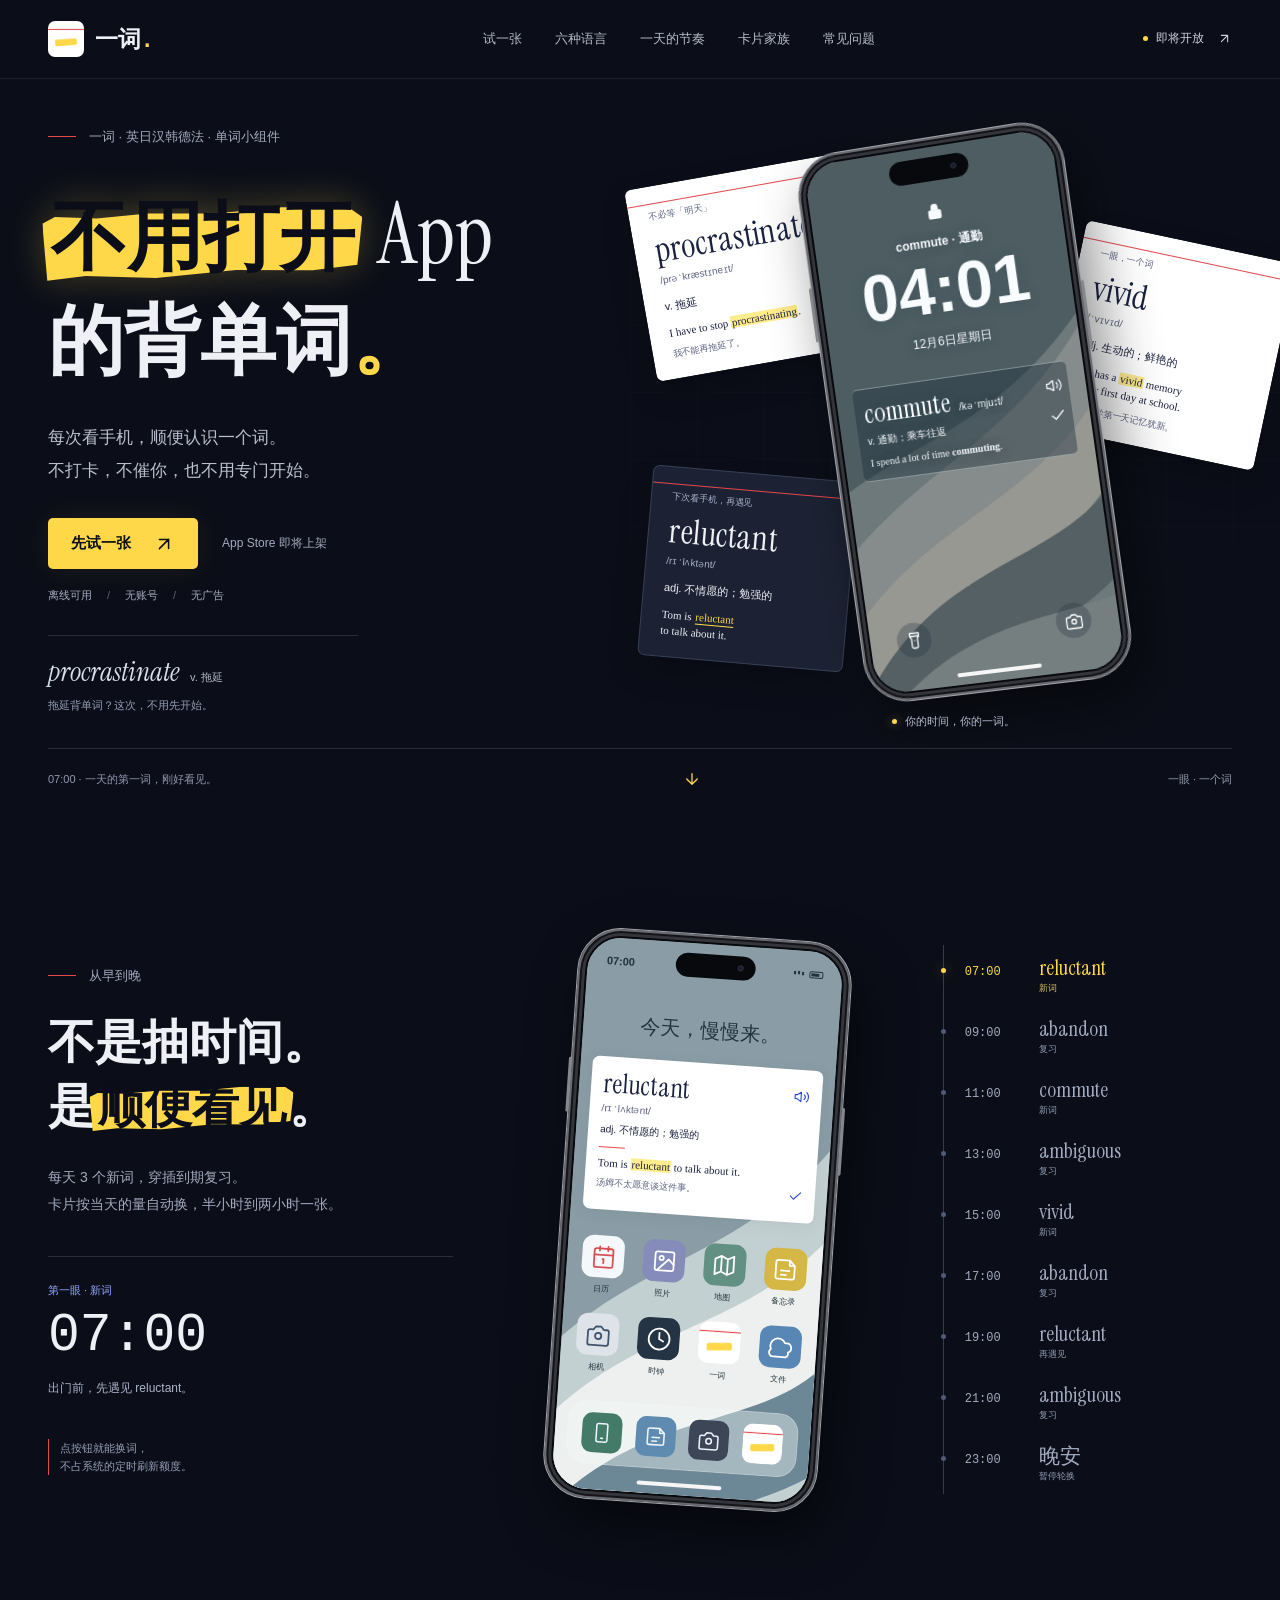
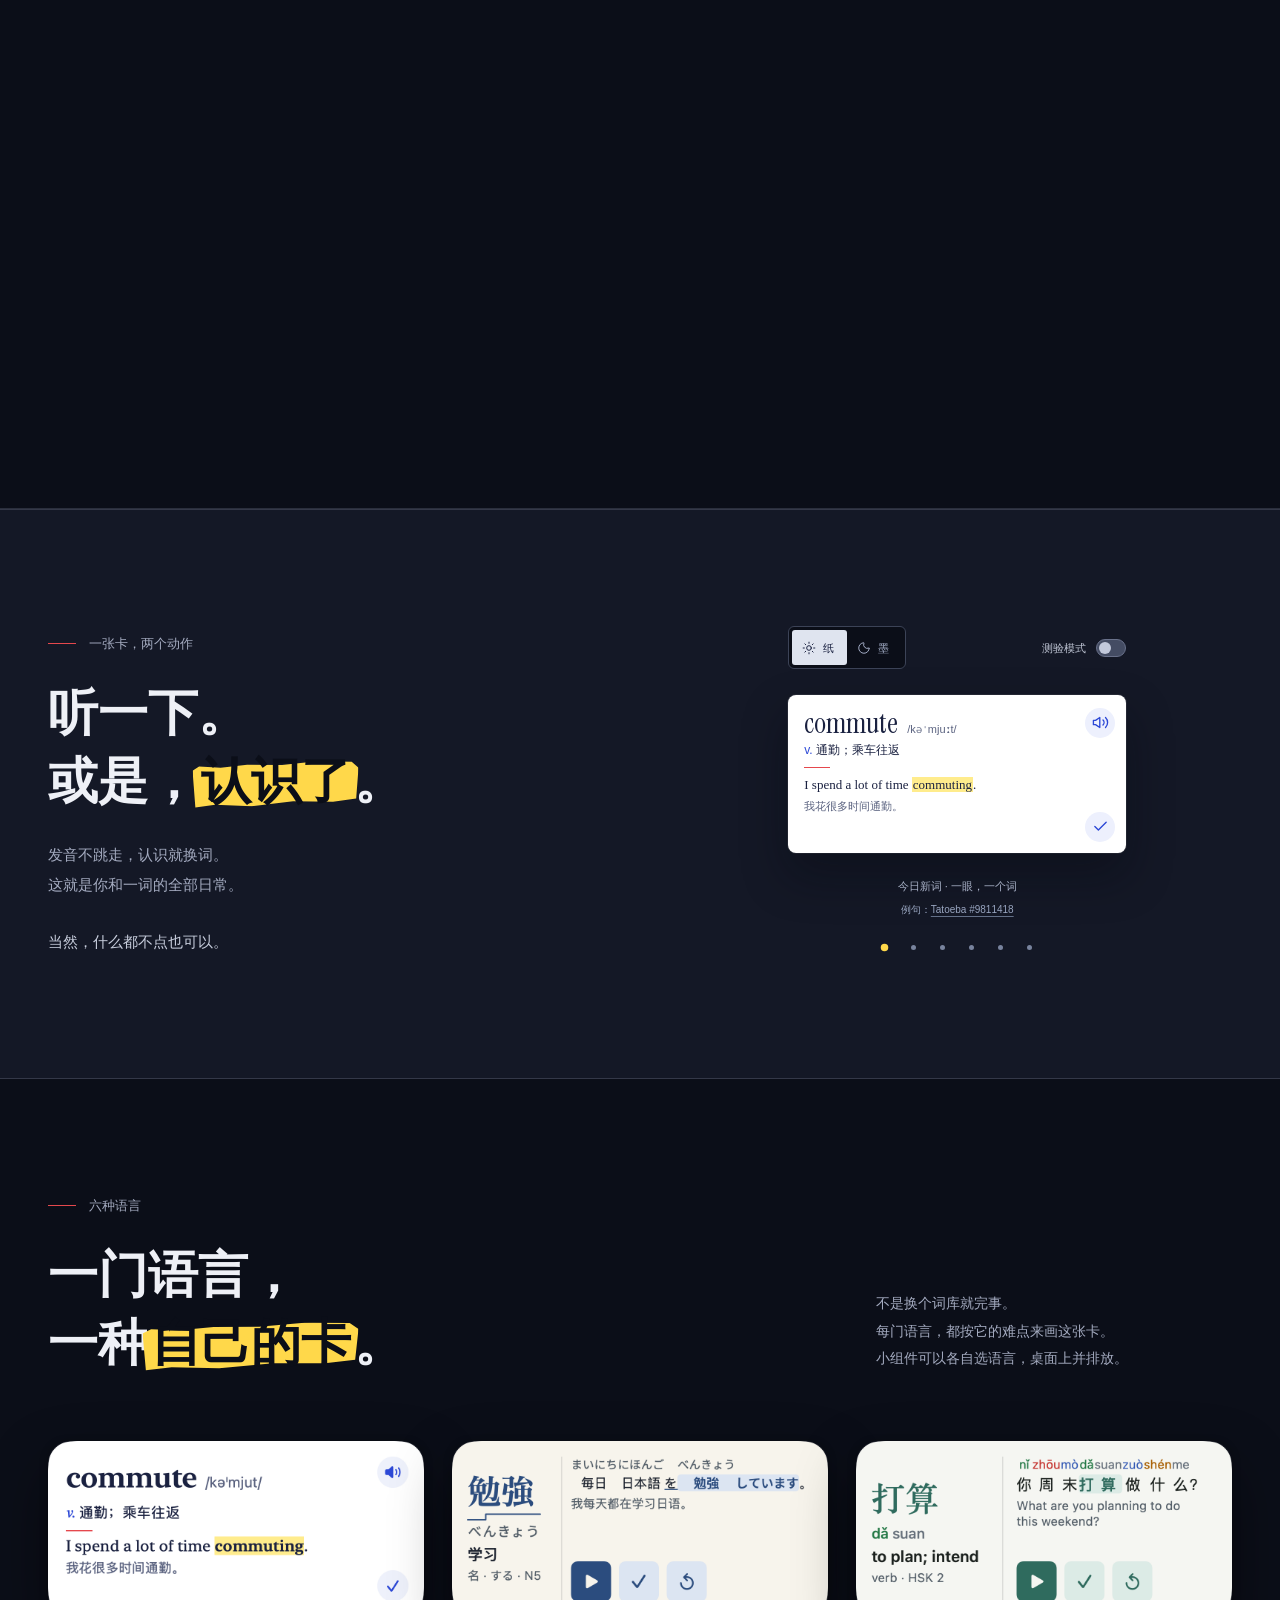
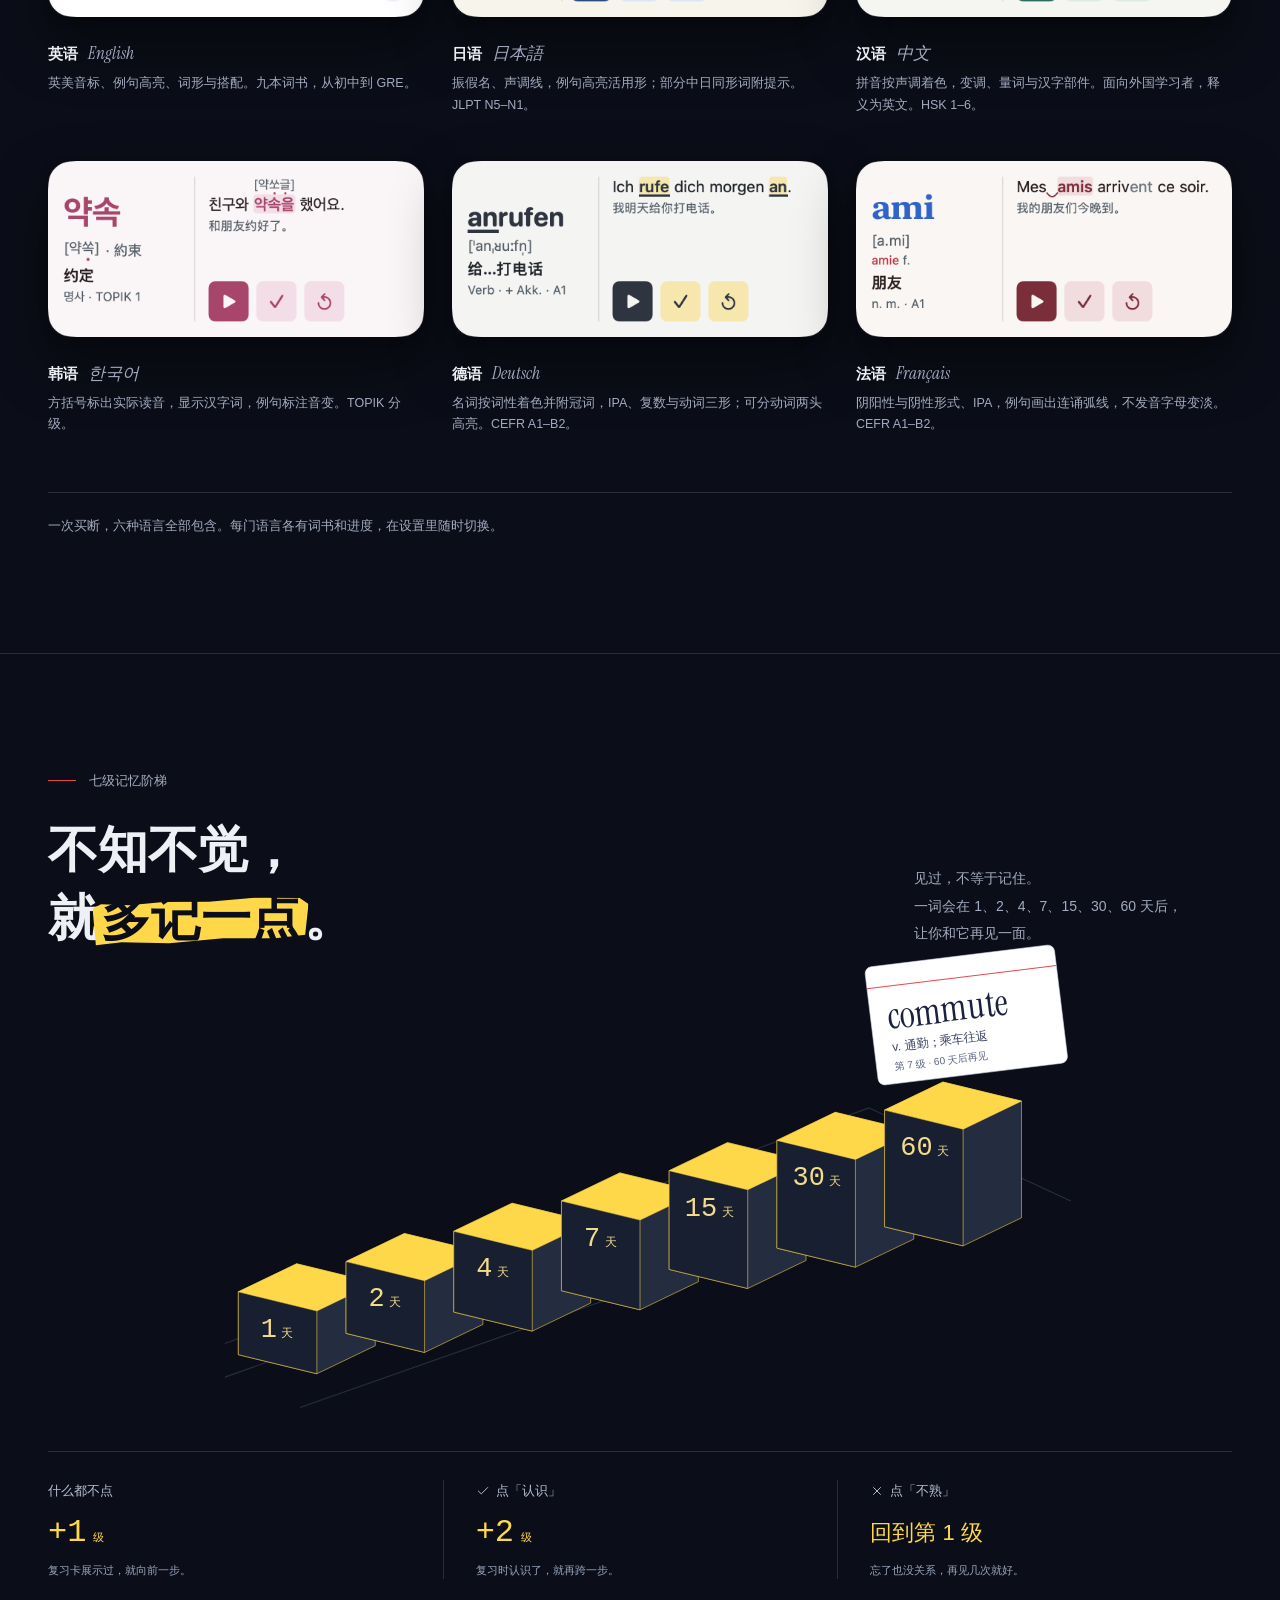
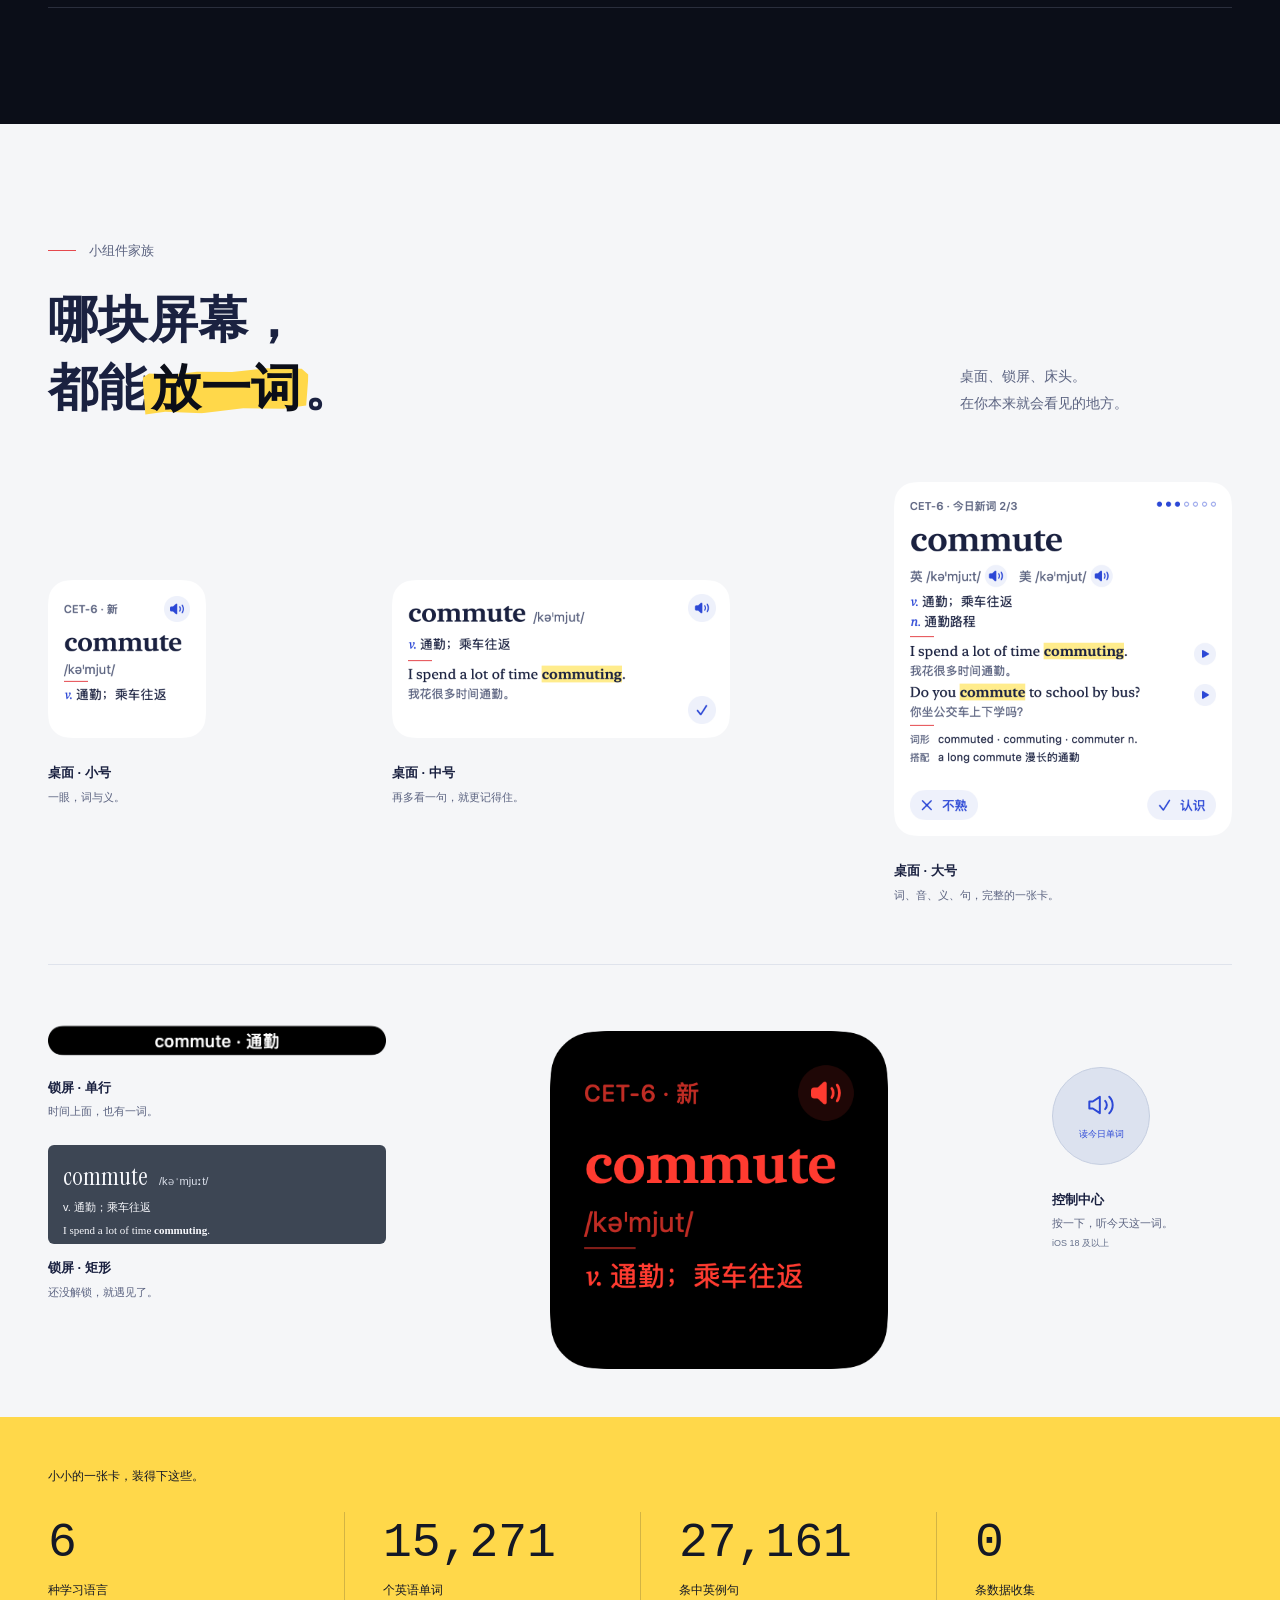
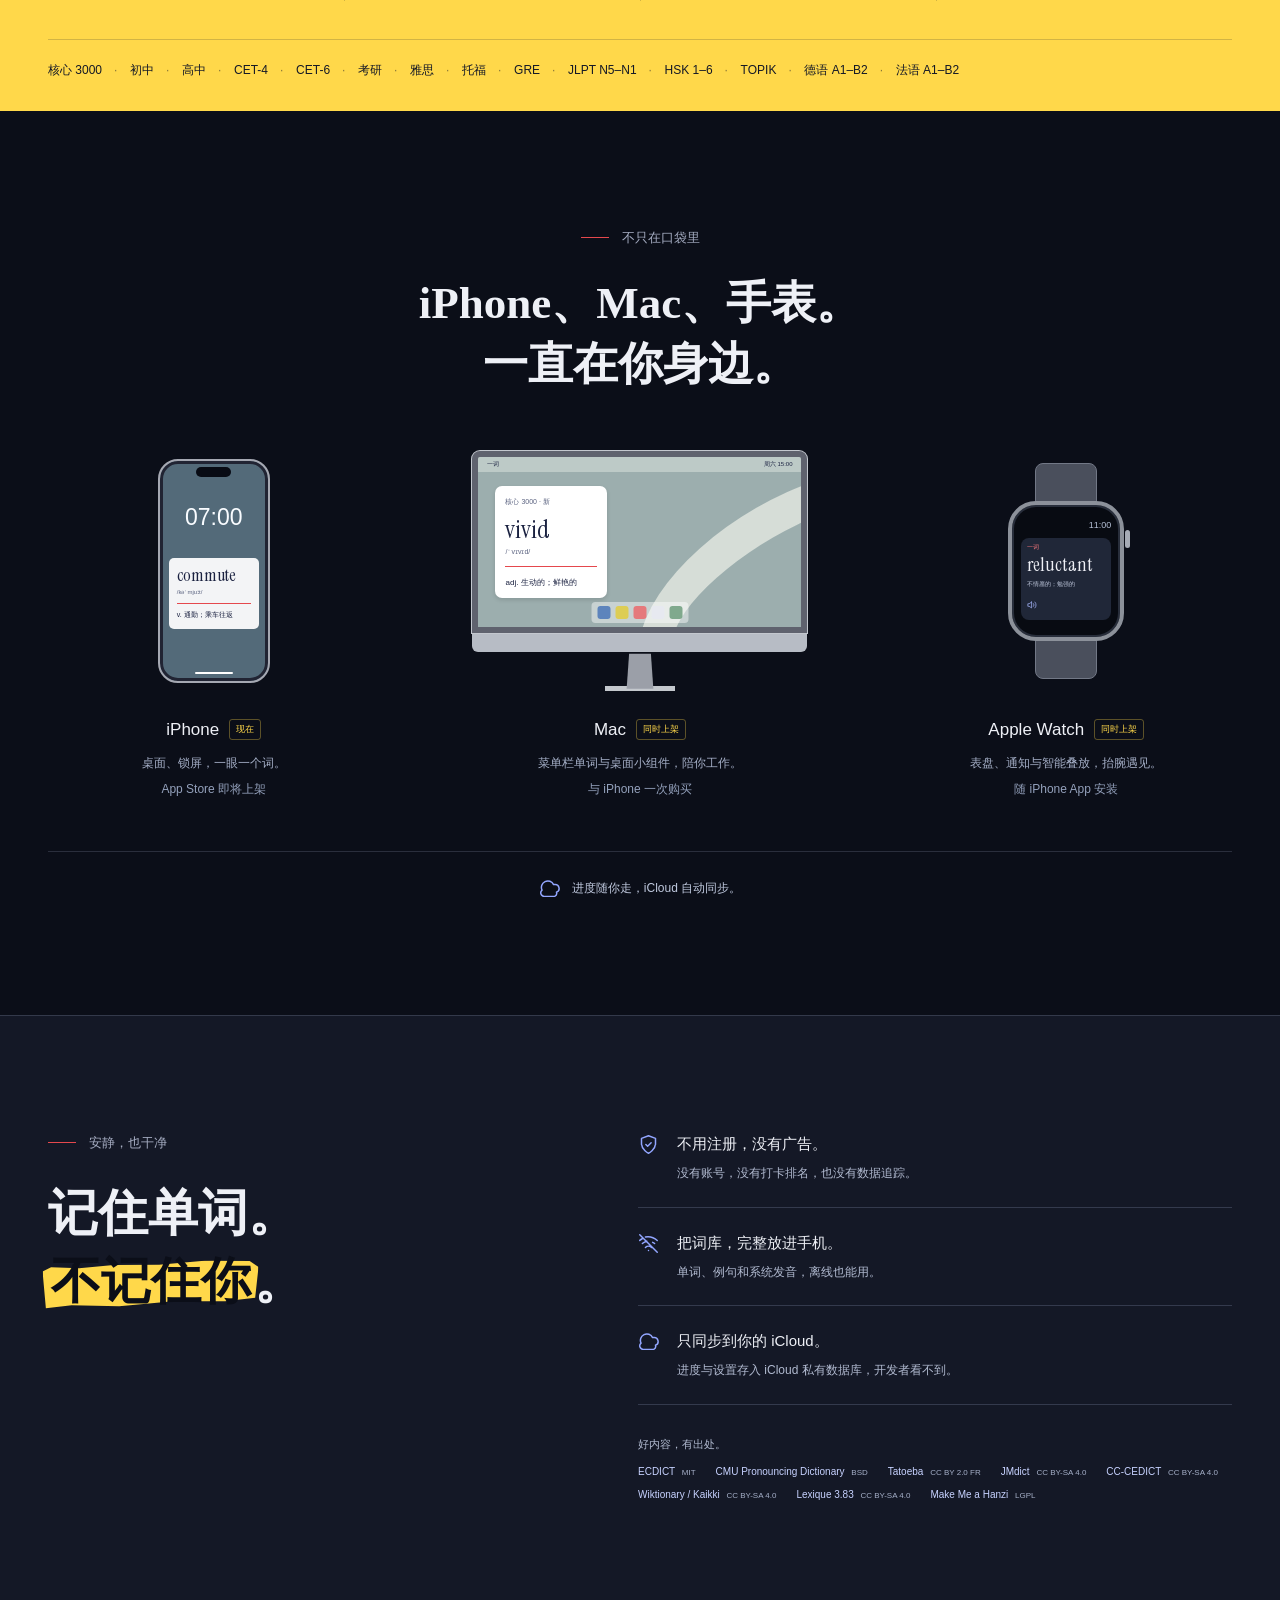
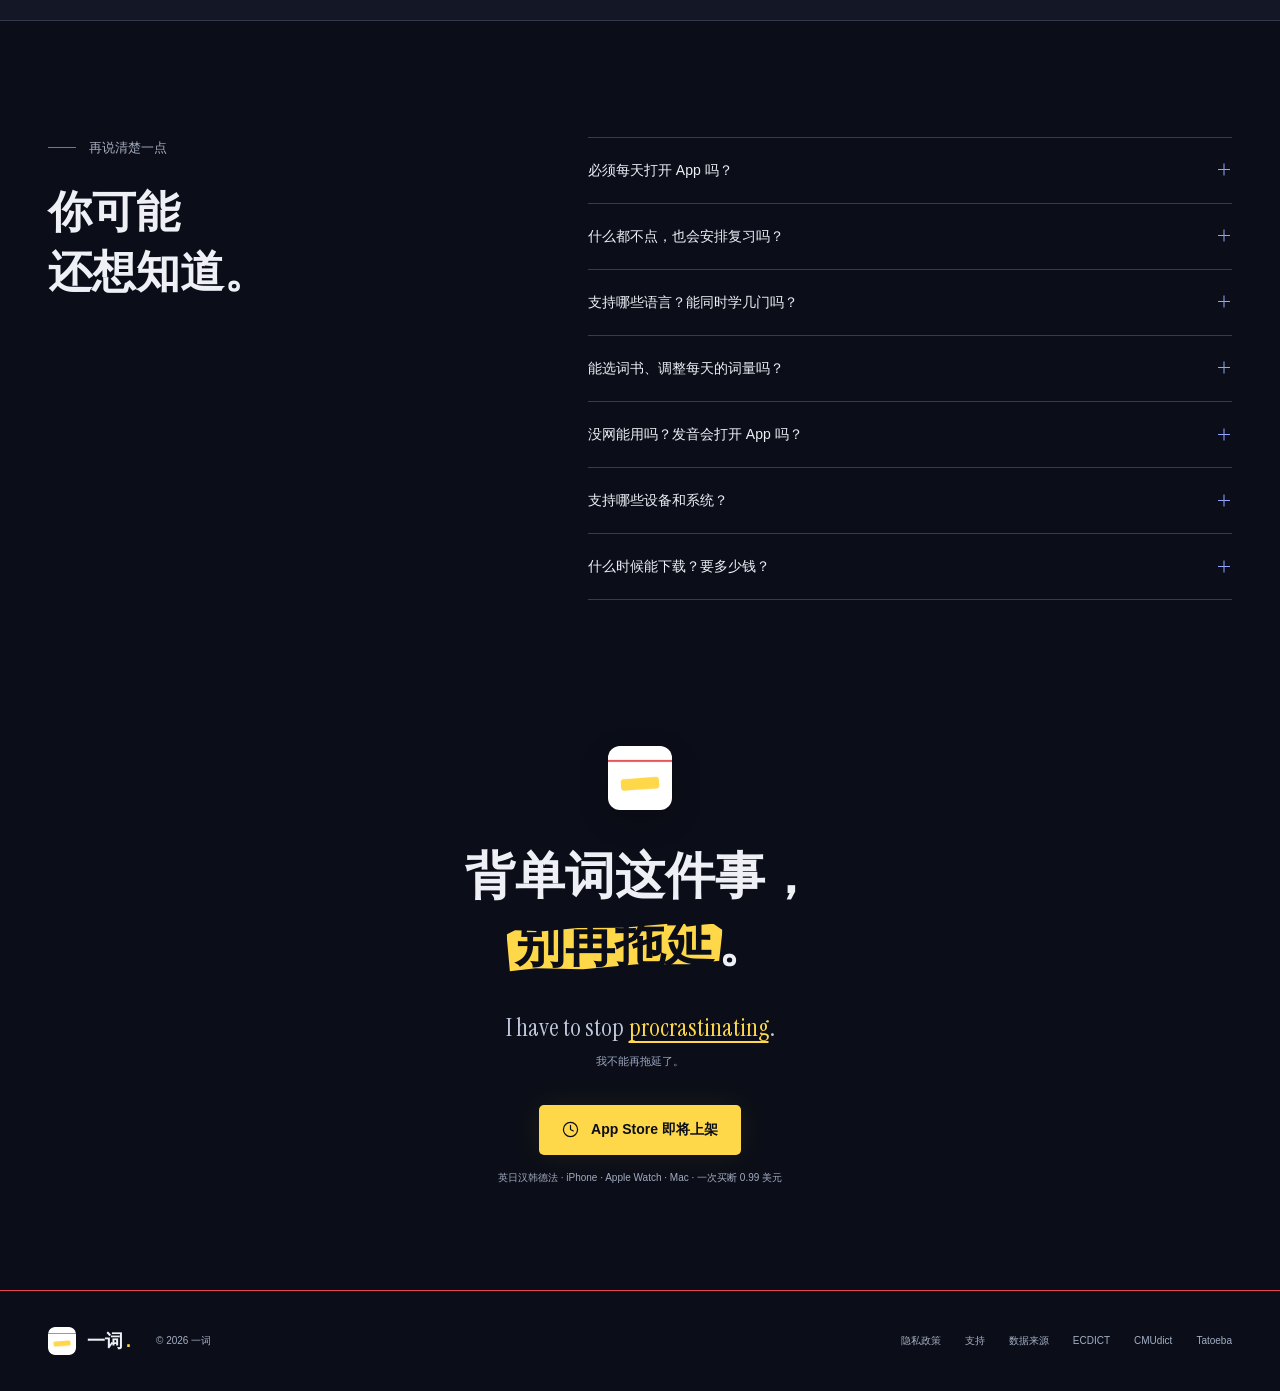
==== commit 24c2f5a8: "Publish merged YiCi site" ====
--- a/index.html
+++ b/index.html
@@ -5,12 +5,12 @@
   <meta name="viewport" content="width=device-width, initial-scale=1">
   <meta name="theme-color" content="#0B0E18">
   <title>一词 · 不用打开 App 的背单词</title>
-  <meta name="description" content="把一张单词卡放在 iPhone 桌面和锁屏。每次看手机，顺便认识一个词。15,271 个单词、9 本词书、27,161 条中英例句，离线可用，无账号、无广告、不收集数据。">
+  <meta name="description" content="把一张单词卡放在 iPhone 桌面和锁屏。英语、日语、汉语、韩语、德语、法语，每种语言都有自己的卡片：振假名、声调色、实际读音、词性颜色、连诵弧线。离线可用，无账号、无广告、不收集数据。">
   <meta property="og:type" content="website">
   <meta property="og:locale" content="zh_CN">
   <meta property="og:site_name" content="一词">
   <meta property="og:title" content="一词 · 不用打开 App 的背单词">
-  <meta property="og:description" content="每次看手机，顺便认识一个词。iPhone 桌面与锁屏单词卡，离线可用，不打卡，不催你。">
+  <meta property="og:description" content="每次看手机，顺便认识一个词。英日汉韩德法六种语言的桌面与锁屏单词卡，离线可用，不打卡，不催你。">
   <meta property="og:image" content="https://gxlself.github.io/yici/assets/og.png">
   <meta property="og:url" content="https://gxlself.github.io/yici/">
   <meta property="og:image:width" content="1200">
@@ -60,6 +60,7 @@
       </a>
       <nav aria-label="主导航">
         <a href="#playground">试一张</a>
+        <a href="#languages">六种语言</a>
         <a href="#day">一天的节奏</a>
         <a href="#family">卡片家族</a>
         <a href="#faq">常见问题</a>
@@ -72,7 +73,7 @@
     <section class="hero" id="top" aria-labelledby="hero-title">
       <div class="wrap hero-inner">
         <div class="hero-copy">
-          <p class="eyebrow"><span class="red-rule"></span>一词 · iPhone 单词小组件</p>
+          <p class="eyebrow"><span class="red-rule"></span>一词 · 英日汉韩德法 · 单词小组件</p>
           <h1 id="hero-title"><span class="headline-line"><span class="marker marker-hero">不用打开</span> <span class="app-word">App</span></span><span class="headline-line">的背单词<span class="yellow-period">。</span></span></h1>
           <p class="hero-sub">每次看手机，顺便认识一个词。<br>不打卡，不催你，也不用专门开始。</p>
           <div class="hero-actions">
@@ -262,6 +263,39 @@
       </div>
     </section>
 
+    <section class="languages section" id="languages" aria-labelledby="languages-title">
+      <div class="wrap">
+        <div class="languages-heading"><div><p class="eyebrow"><span class="red-rule"></span>六种语言</p><h2 id="languages-title">一门语言，<br>一种<span class="marker">自己的卡</span>。</h2></div><p class="section-copy">不是换个词库就完事。<br>每门语言，都按它的难点来画这张卡。<br>小组件可以各自选语言，桌面上并排放。</p></div>
+        <div class="languages-grid">
+          <figure class="lang-item">
+            <img src="assets/renders/lang-en.png" width="1014" height="474" loading="lazy" decoding="async" alt="英语单词卡：一词中号小组件">
+            <figcaption><h3>英语<span lang="en">English</span></h3><p>英美音标、例句高亮、词形与搭配。九本词书，从初中到 GRE。</p></figcaption>
+          </figure>
+          <figure class="lang-item">
+            <img src="assets/renders/lang-ja.png" width="1014" height="474" loading="lazy" decoding="async" alt="日语单词卡：一词中号小组件">
+            <figcaption><h3>日语<span lang="ja">日本語</span></h3><p>振假名、声调线，例句高亮活用形；部分中日同形词附提示。JLPT N5–N1。</p></figcaption>
+          </figure>
+          <figure class="lang-item">
+            <img src="assets/renders/lang-zh.png" width="1014" height="474" loading="lazy" decoding="async" alt="汉语单词卡：一词中号小组件">
+            <figcaption><h3>汉语<span lang="zh-Hant">中文</span></h3><p>拼音按声调着色，变调、量词与汉字部件。面向外国学习者，释义为英文。HSK 1–6。</p></figcaption>
+          </figure>
+          <figure class="lang-item">
+            <img src="assets/renders/lang-ko.png" width="1014" height="474" loading="lazy" decoding="async" alt="韩语单词卡：一词中号小组件">
+            <figcaption><h3>韩语<span lang="ko">한국어</span></h3><p>方括号标出实际读音，显示汉字词，例句标注音变。TOPIK 分级。</p></figcaption>
+          </figure>
+          <figure class="lang-item">
+            <img src="assets/renders/lang-de.png" width="1014" height="474" loading="lazy" decoding="async" alt="德语单词卡：一词中号小组件">
+            <figcaption><h3>德语<span lang="de">Deutsch</span></h3><p>名词按词性着色并附冠词，IPA、复数与动词三形；可分动词两头高亮。CEFR A1–B2。</p></figcaption>
+          </figure>
+          <figure class="lang-item">
+            <img src="assets/renders/lang-fr.png" width="1014" height="474" loading="lazy" decoding="async" alt="法语单词卡：一词中号小组件">
+            <figcaption><h3>法语<span lang="fr">Français</span></h3><p>阴阳性与阴性形式、IPA，例句画出连诵弧线，不发音字母变淡。CEFR A1–B2。</p></figcaption>
+          </figure>
+        </div>
+        <p class="languages-note">一次买断，六种语言全部包含。每门语言各有词书和进度，在设置里随时切换。</p>
+      </div>
+    </section>
+
     <section class="memory section" id="memory" aria-labelledby="memory-title">
       <div class="wrap">
         <div class="memory-heading">
@@ -362,18 +396,18 @@
       <div class="wrap">
         <p class="numbers-caption">小小的一张卡，装得下这些。</p>
         <dl class="stats">
-          <div><dt>个单词</dt><dd><span data-count="15271">15,271</span></dd></div>
-          <div><dt>本词书</dt><dd><span data-count="9">9</span></dd></div>
+          <div><dt>种学习语言</dt><dd><span data-count="6">6</span></dd></div>
+          <div><dt>个英语单词</dt><dd><span data-count="15271">15,271</span></dd></div>
           <div><dt>条中英例句</dt><dd><span data-count="27161">27,161</span></dd></div>
           <div><dt>条数据收集</dt><dd><span data-count="0">0</span></dd></div>
         </dl>
-        <ul class="book-list" aria-label="九本词书"><li>核心 3000</li><li>初中</li><li>高中</li><li>CET-4</li><li>CET-6</li><li>考研</li><li>雅思</li><li>托福</li><li>GRE</li></ul>
+        <ul class="book-list" aria-label="词书"><li>核心 3000</li><li>初中</li><li>高中</li><li>CET-4</li><li>CET-6</li><li>考研</li><li>雅思</li><li>托福</li><li>GRE</li><li>JLPT N5–N1</li><li>HSK 1–6</li><li>TOPIK</li><li>德语 A1–B2</li><li>法语 A1–B2</li></ul>
       </div>
     </section>
 
     <section class="platforms section" id="platforms" aria-labelledby="platforms-title">
       <div class="wrap">
-        <div class="platforms-heading"><p class="eyebrow"><span class="red-rule"></span>不只在口袋里</p><h2 id="platforms-title">今天在 iPhone。<br>下一站，在你身边。</h2></div>
+        <div class="platforms-heading"><p class="eyebrow"><span class="red-rule"></span>不只在口袋里</p><h2 id="platforms-title">iPhone、Mac、手表。<br>一直在你身边。</h2></div>
         <div class="platform-grid">
           <article class="platform-item">
             <div class="platform-visual"><div class="mini-phone" aria-hidden="true"><div class="mini-island"></div><span class="mini-time">07:00</span><div class="mini-card"><strong lang="en">commute</strong><span>/kəˈmjuːt/</span><p>v. 通勤；乘车往返</p></div><div class="mini-home"></div></div></div>
@@ -381,11 +415,11 @@
           </article>
           <article class="platform-item">
             <div class="platform-visual"><div class="mac-device" aria-hidden="true"><div class="mac-screen"><div class="mac-menubar"><span>一词</span><span>周六 15:00</span></div><div class="mac-card index-card"><span>核心 3000 · 新</span><strong lang="en">vivid</strong><span>/ˈvɪvɪd/</span><p>adj. 生动的；鲜艳的</p></div><div class="mac-dock"><i></i><i></i><i></i><i></i><i></i></div></div><div class="mac-chin"></div><div class="mac-foot"></div></div></div>
-            <h3>Mac <span class="platform-tag">接下来</span></h3><p>桌面小组件，陪你工作。</p><span class="platform-status">正在计划中</span>
+            <h3>Mac <span class="platform-tag tag-now">同时上架</span></h3><p>菜单栏单词与桌面小组件，陪你工作。</p><span class="platform-status">与 iPhone 一次购买</span>
           </article>
           <article class="platform-item">
             <div class="platform-visual"><div class="watch-device" aria-hidden="true"><div class="watch-strap strap-top"></div><div class="watch-strap strap-bottom"></div><div class="watch-crown"></div><div class="watch-screen"><span class="watch-time">11:00</span><div class="watch-card"><small>一词</small><strong lang="en">reluctant</strong><p>不情愿的；勉强的</p><svg class="icon"><use href="#i-volume"></use></svg></div></div></div></div>
-            <h3>Apple Watch <span class="platform-tag">接下来</span></h3><p>通知与智能叠放，抬腕遇见。</p><span class="platform-status">正在计划中</span>
+            <h3>Apple Watch <span class="platform-tag tag-now">同时上架</span></h3><p>表盘、通知与智能叠放，抬腕遇见。</p><span class="platform-status">随 iPhone App 安装</span>
           </article>
         </div>
         <p class="sync-line"><svg class="icon" aria-hidden="true"><use href="#i-cloud"></use></svg>进度随你走，iCloud 自动同步。</p>
@@ -399,7 +433,7 @@
           <div class="privacy-row"><svg class="icon" aria-hidden="true"><use href="#i-shield"></use></svg><div><h3>不用注册，没有广告。</h3><p>没有账号，没有打卡排名，也没有数据追踪。</p></div></div>
           <div class="privacy-row"><svg class="icon" aria-hidden="true"><use href="#i-wifi-off"></use></svg><div><h3>把词库，完整放进手机。</h3><p>单词、例句和系统发音，离线也能用。</p></div></div>
           <div class="privacy-row"><svg class="icon" aria-hidden="true"><use href="#i-cloud"></use></svg><div><h3>只同步到你的 iCloud。</h3><p>进度与设置存入 iCloud 私有数据库，开发者看不到。</p></div></div>
-          <div class="data-credits"><span>好内容，有出处。</span><p><a href="https://github.com/skywind3000/ECDICT" target="_blank" rel="noopener noreferrer">ECDICT <small>MIT</small></a><a href="https://github.com/cmusphinx/cmudict" target="_blank" rel="noopener noreferrer">CMU Pronouncing Dictionary <small>BSD</small></a><a href="https://tatoeba.org/zh-cn/" target="_blank" rel="noopener noreferrer">Tatoeba <small>CC BY 2.0 FR</small></a></p></div>
+          <div class="data-credits"><span>好内容，有出处。</span><p><a href="https://github.com/skywind3000/ECDICT" target="_blank" rel="noopener noreferrer">ECDICT <small>MIT</small></a><a href="https://github.com/cmusphinx/cmudict" target="_blank" rel="noopener noreferrer">CMU Pronouncing Dictionary <small>BSD</small></a><a href="https://tatoeba.org/zh-cn/" target="_blank" rel="noopener noreferrer">Tatoeba <small>CC BY 2.0 FR</small></a><a href="https://www.edrdg.org/jmdict/j_jmdict.html" target="_blank" rel="noopener noreferrer">JMdict <small>CC BY-SA 4.0</small></a><a href="https://cc-cedict.org/" target="_blank" rel="noopener noreferrer">CC-CEDICT <small>CC BY-SA 4.0</small></a><a href="https://kaikki.org/" target="_blank" rel="noopener noreferrer">Wiktionary / Kaikki <small>CC BY-SA 4.0</small></a><a href="http://www.lexique.org/" target="_blank" rel="noopener noreferrer">Lexique 3.83 <small>CC BY-SA 4.0</small></a><a href="https://github.com/skishore/makemeahanzi" target="_blank" rel="noopener noreferrer">Make Me a Hanzi <small>LGPL</small></a></p></div>
         </div>
       </div>
     </section>
@@ -410,10 +444,11 @@
         <div class="faq-list">
           <details><summary>必须每天打开 App 吗？<span class="faq-plus" aria-hidden="true"></span></summary><p>不用。安装后添加桌面或锁屏小组件，就能用默认词书和节奏学习。选词书、调设置时，再打开 App。</p></details>
           <details><summary>什么都不点，也会安排复习吗？<span class="faq-plus" aria-hidden="true"></span></summary><p>会。新词进入七级记忆阶梯；复习卡展示过就前进 1 级，复习时点「认识」前进 2 级，点「不熟」回到第 1 级。</p></details>
-          <details><summary>能选词书、调整每天的词量吗？<span class="faq-plus" aria-hidden="true"></span></summary><p>可以。九本词书随时切换，已学过的词不用重来。每天新词可选 1、3、5、10 个，默认 3 个，轮换间隔也能调整。</p></details>
-          <details><summary>没网能用吗？发音会打开 App 吗？<span class="faq-plus" aria-hidden="true"></span></summary><p>词库与例句全部离线打包，发音使用 iPhone 系统语音。点小组件上的发音按钮，不会跳进 App。只有 iCloud 同步需要联网。</p></details>
-          <details><summary>支持哪些设备和系统？<span class="faq-plus" aria-hidden="true"></span></summary><p>先支持 iOS 17 及以上的 iPhone。控制中心读词需要 iOS 18 及以上。Mac 桌面小组件与 Apple Watch 通知、智能叠放会随后推出。</p></details>
-          <details><summary>什么时候能下载？要多少钱？<span class="faq-plus" aria-hidden="true"></span></summary><p>iPhone、Apple Watch 和 Mac 版正在提交 App Store 审核，上架后这里会放下载链接。一次买断 0.99 美元，同一个 Apple 账户三端通用；没有内购、没有广告，也不需要注册账号。</p></details>
+          <details><summary>支持哪些语言？能同时学几门吗？<span class="faq-plus" aria-hidden="true"></span></summary><p>英语、日语、汉语、韩语、德语、法语。每门语言有自己的词书、进度和卡片样式，在设置的「学习语言」里随时切换；小组件可以各自选语言，比如桌面上一张英语、一张日语。汉语课程面向外国学习者，释义为英文。</p></details>
+          <details><summary>能选词书、调整每天的词量吗？<span class="faq-plus" aria-hidden="true"></span></summary><p>可以。英语有九本词书，其他语言按 JLPT、HSK、TOPIK、CEFR 分级，随时切换，已学过的词不用重来。每天新词可选 1、3、5、10 个，默认 3 个，轮换间隔也能调整。</p></details>
+          <details><summary>没网能用吗？发音会打开 App 吗？<span class="faq-plus" aria-hidden="true"></span></summary><p>六种语言的词库与例句全部离线打包，发音使用系统自带的各语言语音。点小组件上的发音按钮，不会跳进 App。只有 iCloud 同步需要联网。</p></details>
+          <details><summary>支持哪些设备和系统？<span class="faq-plus" aria-hidden="true"></span></summary><p>iPhone 需要 iOS 17 及以上，控制中心读词需要 iOS 18 及以上。Mac 需要 macOS 14 及以上，提供菜单栏单词与桌面小组件。Apple Watch 需要 watchOS 10 及以上，随 iPhone App 安装。</p></details>
+          <details><summary>什么时候能下载？要多少钱？<span class="faq-plus" aria-hidden="true"></span></summary><p>iPhone、Apple Watch 和 Mac 版正在提交 App Store 审核，上架后这里会放下载链接。一次买断 0.99 美元，六种语言全部包含，同一个 Apple 账户三端通用；没有内购、没有广告，也不需要注册账号。</p></details>
         </div>
       </div>
     </section>
@@ -425,7 +460,7 @@
         <p class="join-example" lang="en">I have to stop <mark>procrastinating</mark>.</p>
         <p class="join-translation">我不能再拖延了。</p>
         <button type="button" class="button button-yellow coming-soon" disabled><svg class="icon" aria-hidden="true"><use href="#i-clock"></use></svg>App Store 即将上架</button>
-        <p class="join-note">iPhone · Apple Watch · Mac · 一次买断 0.99 美元</p>
+        <p class="join-note">英日汉韩德法 · iPhone · Apple Watch · Mac · 一次买断 0.99 美元</p>
       </div>
     </section>
   </main>
--- a/styles.css
+++ b/styles.css
@@ -768,3 +768,25 @@
 @media (prefers-reduced-motion: reduce) and (max-width: 767px) {
   .hero-phone { transform: translateX(-50%) rotate(-8deg) scale(.68); }
 }
+
+/* 六种语言（docs/07-multilang.md） */
+.languages { background: var(--ground); border-bottom: 1px solid var(--line); }
+.languages-heading { display: flex; justify-content: space-between; align-items: flex-end; gap: 40px; }
+.languages-heading .section-copy { font-size: 14px; padding-bottom: 5px; margin-right: 104px; }
+.languages-grid { display: grid; grid-template-columns: repeat(3, minmax(0, 1fr)); gap: 44px 28px; margin-top: 64px; }
+.lang-item { margin: 0; min-width: 0; }
+.lang-item img { display: block; width: 100%; height: auto; border-radius: 20px; box-shadow: 0 26px 60px rgb(0 0 0 / 0.42), 0 2px 8px rgb(0 0 0 / 0.25); transition: transform 0.35s ease; }
+.lang-item:hover img { transform: translateY(-4px) rotate(-0.6deg); }
+.lang-item h3 { display: flex; align-items: baseline; gap: 10px; font-size: 15px; font-weight: 600; margin: 22px 0 0; }
+.lang-item h3 span { font-family: var(--serif); font-style: italic; font-weight: 400; font-size: 17px; color: var(--muted); }
+.lang-item p { font-size: 12.5px; color: var(--muted); margin: 6px 0 0; line-height: 1.75; }
+.languages-note { margin-top: 56px; font-size: 13px; color: var(--muted); border-top: 1px solid var(--line); padding-top: 22px; }
+@media (max-width: 1023px) {
+  .languages-grid { grid-template-columns: repeat(2, minmax(0, 1fr)); }
+  .languages-heading .section-copy { margin: 0; }
+}
+@media (max-width: 767px) {
+  .languages-heading { flex-direction: column; align-items: flex-start; gap: 20px; }
+  .languages-grid { grid-template-columns: minmax(0, 1fr); gap: 36px; margin-top: 40px; }
+}
+@media (prefers-reduced-motion: reduce) { .lang-item img { transition: none; } }
